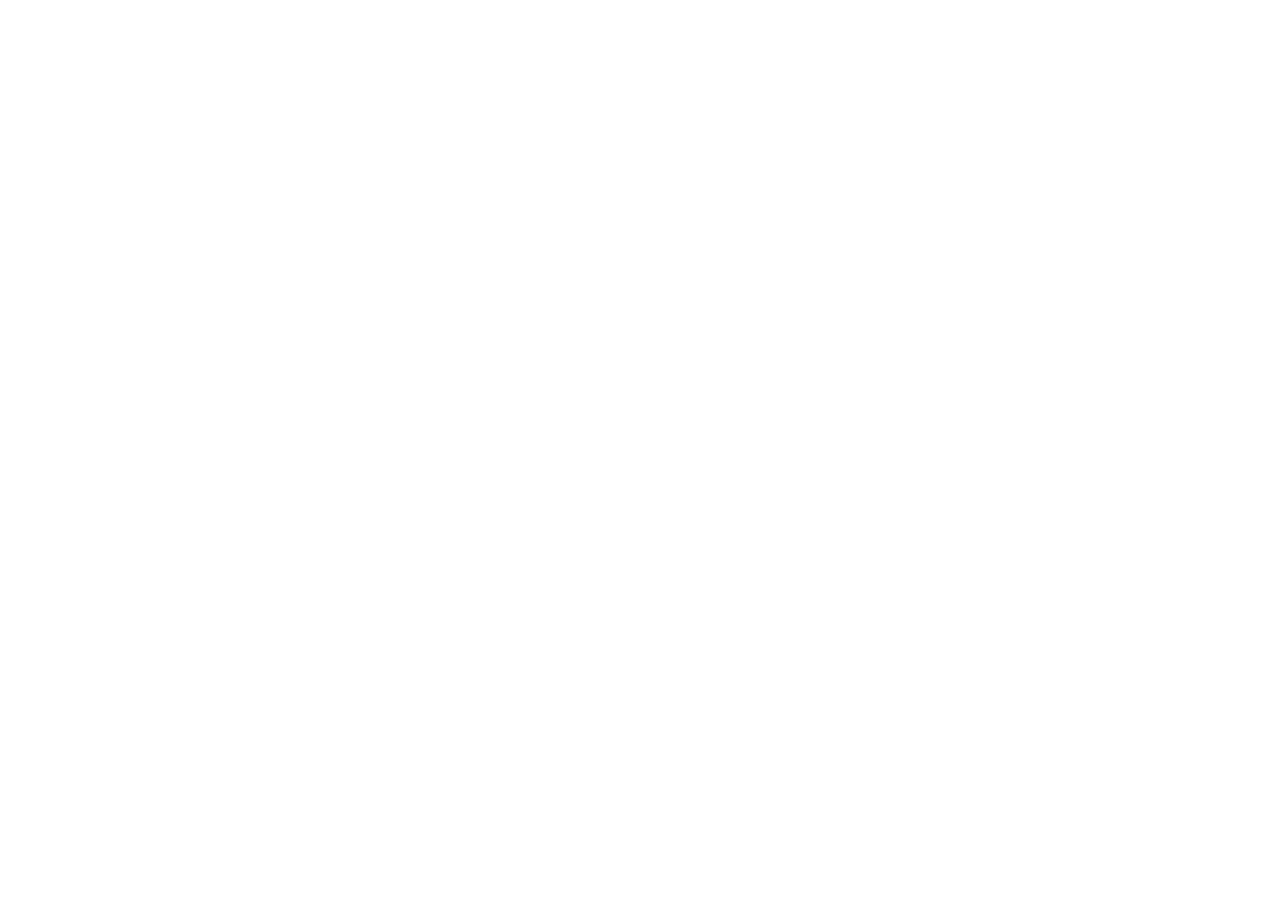
==== docs/index.html @ 3ed9bcc0 "Add files via upload" ====
<!doctype html>
<html lang="ko">
  <head>
    <meta charset="UTF-8" />
    <meta name="viewport" content="width=device-width, initial-scale=1.0" />
    <meta
      name="description"
      content="좋아하는 이미지를 4×4 또는 5×4 격자로 모아 고화질 PNG로 저장하세요."
    />
    <meta property="og:title" content="이미지 취향표 제작기" />
    <meta
      property="og:description"
      content="좋아하는 이미지를 한 장에 모아보세요."
    />
    <meta property="og:image" content="./og.png" />
    <meta name="twitter:card" content="summary_large_image" />
    <title>이미지 취향표 제작기</title>
    <script type="module" crossorigin src="./assets/index-CBzedDRl.js"></script>
    <link rel="stylesheet" crossorigin href="./assets/index-CIgX55fz.css">
  </head>
  <body>
    <div id="root"></div>
  </body>
</html>
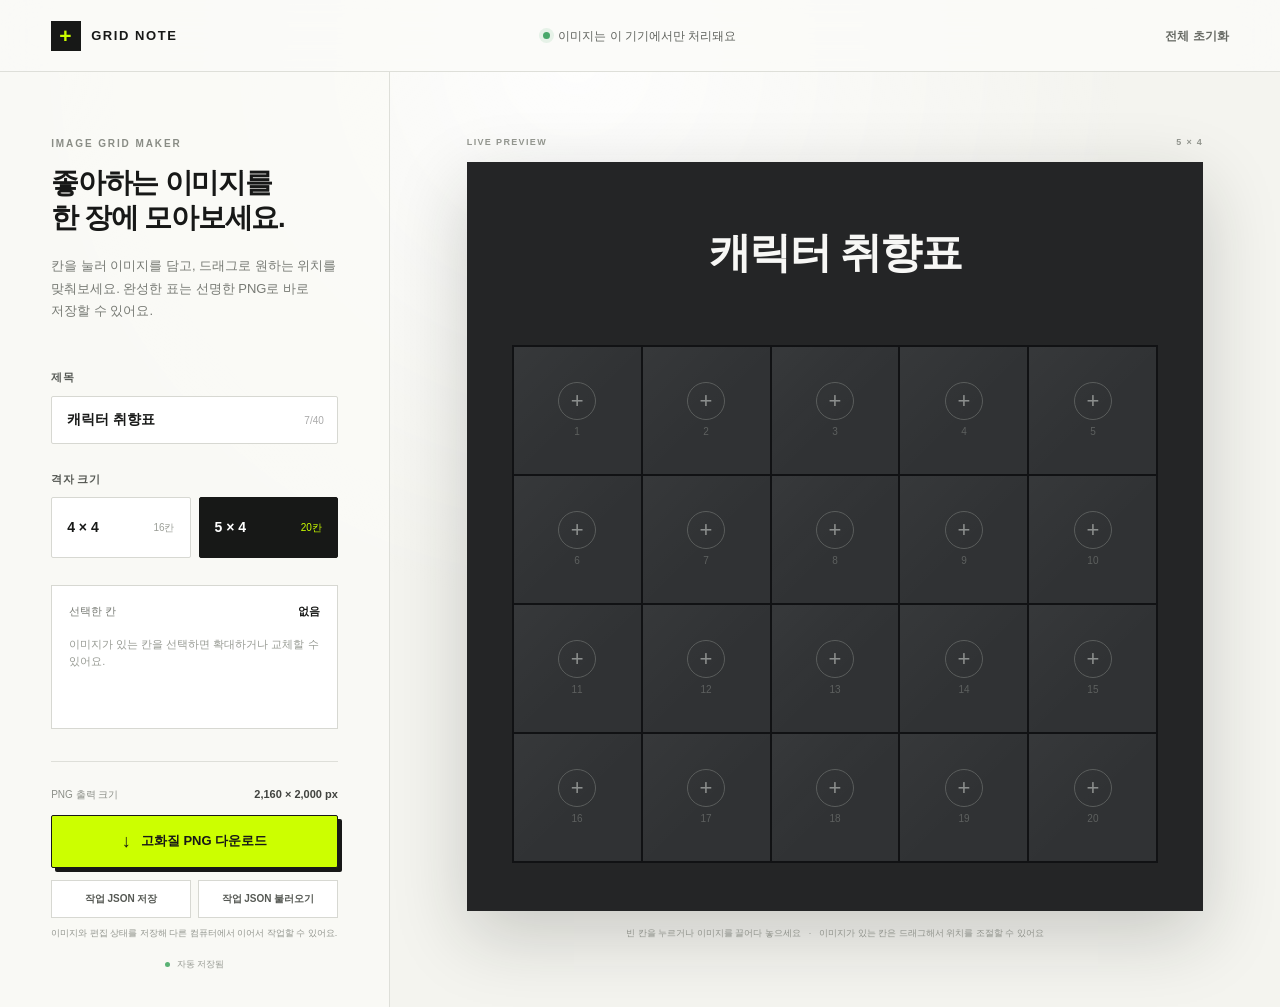
==== commit 5efde207: "Add files via upload" ====
--- a/docs/index.html
+++ b/docs/index.html
@@ -15,8 +15,8 @@
     <meta property="og:image" content="./og.png" />
     <meta name="twitter:card" content="summary_large_image" />
     <title>이미지 취향표 제작기</title>
-    <script type="module" crossorigin src="./assets/index-CBzedDRl.js"></script>
-    <link rel="stylesheet" crossorigin href="./assets/index-CIgX55fz.css">
+    <script type="module" crossorigin src="./assets/index-Cg0GW2XB.js"></script>
+    <link rel="stylesheet" crossorigin href="./assets/index-Cx8LcxSp.css">
   </head>
   <body>
     <div id="root"></div>
--- a/docs/assets/index-Cx8LcxSp.css
+++ b/docs/assets/index-Cx8LcxSp.css
@@ -0,0 +1 @@
+@font-face{font-family:Noto Sans KR Variable;font-style:normal;font-display:swap;font-weight:100 900;src:url(./noto-sans-kr-0-wght-normal-D06yvloL.woff2)format("woff2-variations");unicode-range:U+F9CA-FA0B,U+FF03-FF05,U+FF07,U+FF0A-FF0B,U+FF0D-FF19,U+FF1B,U+FF1D,U+FF20-FF5B,U+FF5D,U+FFE0-FFE3,U+FFE5-FFE6}@font-face{font-family:Noto Sans KR Variable;font-style:normal;font-display:swap;font-weight:100 900;src:url(./noto-sans-kr-1-wght-normal-Bqp_kP4o.woff2)format("woff2-variations");unicode-range:U+F92F-F980,U+F982-F9C9}@font-face{font-family:Noto Sans KR Variable;font-style:normal;font-display:swap;font-weight:100 900;src:url(./noto-sans-kr-2-wght-normal-BlW3AcBF.woff2)format("woff2-variations");unicode-range:U+D723-D728,U+D72A-D733,U+D735-D748,U+D74A-D74F,U+D752-D753,U+D755-D757,U+D75A-D75F,U+D762-D764,U+D766-D768,U+D76A-D76B,U+D76D-D76F,U+D771-D787,U+D789-D78B,U+D78D-D78F,U+D791-D797,U+D79A,U+D79C,U+D79E-D7A3,U+F900-F909,U+F90B-F92E}@font-face{font-family:Noto Sans KR Variable;font-style:normal;font-display:swap;font-weight:100 900;src:url(./noto-sans-kr-3-wght-normal-DZIqdvJw.woff2)format("woff2-variations");unicode-range:U+D679-D68B,U+D68E-D69E,U+D6A0,U+D6A2-D6A7,U+D6A9-D6C3,U+D6C6-D6C7,U+D6C9-D6CB,U+D6CD-D6D3,U+D6D5-D6D6,U+D6D8-D6E3,U+D6E5-D6E7,U+D6E9-D6FB,U+D6FD-D717,U+D719-D71F,U+D721-D722}@font-face{font-family:Noto Sans KR Variable;font-style:normal;font-display:swap;font-weight:100 900;src:url(./noto-sans-kr-4-wght-normal-MlF4wjtz.woff2)format("woff2-variations");unicode-range:U+D5BC-D5C7,U+D5CA-D5CB,U+D5CD-D5CF,U+D5D1-D5D7,U+D5D9-D5DA,U+D5DC,U+D5DE-D5E3,U+D5E6-D5E7,U+D5E9-D5EB,U+D5ED-D5F6,U+D5F8,U+D5FA-D5FF,U+D602-D603,U+D605-D607,U+D609-D60F,U+D612-D613,U+D616-D61B,U+D61D-D637,U+D63A-D63B,U+D63D-D63F,U+D641-D647,U+D64A-D64C,U+D64E-D653,U+D656-D657,U+D659-D65B,U+D65D-D666,U+D668,U+D66A-D678}@font-face{font-family:Noto Sans KR Variable;font-style:normal;font-display:swap;font-weight:100 900;src:url(./noto-sans-kr-5-wght-normal-D2ndBBlz.woff2)format("woff2-variations");unicode-range:U+D507,U+D509-D50B,U+D50D-D513,U+D515-D53B,U+D53E-D53F,U+D541-D543,U+D545-D54C,U+D54E,U+D550,U+D552-D557,U+D55A-D55B,U+D55D-D55F,U+D561-D564,U+D566-D567,U+D56A,U+D56C,U+D56E-D573,U+D576-D577,U+D579-D583,U+D585-D586,U+D58A-D5A4,U+D5A6-D5BB}@font-face{font-family:Noto Sans KR Variable;font-style:normal;font-display:swap;font-weight:100 900;src:url(./noto-sans-kr-6-wght-normal-CJnF25Ox.woff2)format("woff2-variations");unicode-range:U+D464-D477,U+D47A-D47B,U+D47D-D47F,U+D481-D487,U+D489-D48A,U+D48C,U+D48E-D4E7,U+D4E9-D503,U+D505-D506}@font-face{font-family:Noto Sans KR Variable;font-style:normal;font-display:swap;font-weight:100 900;src:url(./noto-sans-kr-7-wght-normal-CImCbZMD.woff2)format("woff2-variations");unicode-range:U+D3BF-D3C7,U+D3CA-D3CF,U+D3D1-D3EB,U+D3EE-D3EF,U+D3F1-D3F3,U+D3F5-D3FB,U+D3FD-D400,U+D402-D45B,U+D45D-D463}@font-face{font-family:Noto Sans KR Variable;font-style:normal;font-display:swap;font-weight:100 900;src:url(./noto-sans-kr-8-wght-normal-CstSMSR0.woff2)format("woff2-variations");unicode-range:U+D2FF,U+D302-D304,U+D306-D30B,U+D30F,U+D311-D313,U+D315-D31B,U+D31E,U+D322-D324,U+D326-D327,U+D32A-D32B,U+D32D-D32F,U+D331-D337,U+D339-D33C,U+D33E-D37B,U+D37E-D37F,U+D381-D383,U+D385-D38B,U+D38E-D390,U+D392-D397,U+D39A-D39B,U+D39D-D39F,U+D3A1-D3A7,U+D3A9-D3AA,U+D3AC,U+D3AE-D3B3,U+D3B5-D3B7,U+D3B9-D3BB,U+D3BD-D3BE}@font-face{font-family:Noto Sans KR Variable;font-style:normal;font-display:swap;font-weight:100 900;src:url(./noto-sans-kr-9-wght-normal-Dc1zs_Pa.woff2)format("woff2-variations");unicode-range:U+D257-D27F,U+D281-D29B,U+D29D-D29F,U+D2A1-D2AB,U+D2AD-D2B7,U+D2BA-D2BB,U+D2BD-D2BF,U+D2C1-D2C7,U+D2C9-D2EF,U+D2F2-D2F3,U+D2F5-D2F7,U+D2F9-D2FE}@font-face{font-family:Noto Sans KR Variable;font-style:normal;font-display:swap;font-weight:100 900;src:url(./noto-sans-kr-10-wght-normal-D44PZdTN.woff2)format("woff2-variations");unicode-range:U+D1B4,U+D1B6-D1F3,U+D1F5-D22B,U+D22E-D22F,U+D231-D233,U+D235-D23B,U+D23D-D240,U+D242-D256}@font-face{font-family:Noto Sans KR Variable;font-style:normal;font-display:swap;font-weight:100 900;src:url(./noto-sans-kr-11-wght-normal-DnDO1vGF.woff2)format("woff2-variations");unicode-range:U+D105-D12F,U+D132-D133,U+D135-D137,U+D139-D13F,U+D141-D142,U+D144,U+D146-D14B,U+D14E-D14F,U+D151-D153,U+D155-D15B,U+D15E-D187,U+D189-D19F,U+D1A2-D1A3,U+D1A5-D1A7,U+D1A9-D1AF,U+D1B2-D1B3}@font-face{font-family:Noto Sans KR Variable;font-style:normal;font-display:swap;font-weight:100 900;src:url(./noto-sans-kr-12-wght-normal-gICIGsXI.woff2)format("woff2-variations");unicode-range:U+D04B-D04F,U+D051-D057,U+D059-D06B,U+D06D-D06F,U+D071-D073,U+D075-D07B,U+D07E-D0A3,U+D0A6-D0A7,U+D0A9-D0AB,U+D0AD-D0B3,U+D0B6,U+D0B8,U+D0BA-D0BF,U+D0C2-D0C3,U+D0C5-D0C7,U+D0C9-D0CF,U+D0D2,U+D0D6-D0DB,U+D0DE-D0DF,U+D0E1-D0E3,U+D0E5-D0EB,U+D0EE-D0F0,U+D0F2-D104}@font-face{font-family:Noto Sans KR Variable;font-style:normal;font-display:swap;font-weight:100 900;src:url(./noto-sans-kr-13-wght-normal-olvHB9I9.woff2)format("woff2-variations");unicode-range:U+CFA2-CFC3,U+CFC5-CFDF,U+CFE2-CFE3,U+CFE5-CFE7,U+CFE9-CFF4,U+CFF6-CFFB,U+CFFD-CFFF,U+D001-D003,U+D005-D017,U+D019-D033,U+D036-D037,U+D039-D03B,U+D03D-D04A}@font-face{font-family:Noto Sans KR Variable;font-style:normal;font-display:swap;font-weight:100 900;src:url(./noto-sans-kr-14-wght-normal-BtTu50RG.woff2)format("woff2-variations");unicode-range:U+CEF0-CEF3,U+CEF6,U+CEF9-CEFF,U+CF01-CF03,U+CF05-CF07,U+CF09-CF0F,U+CF11-CF12,U+CF14-CF1B,U+CF1D-CF1F,U+CF21-CF2F,U+CF31-CF53,U+CF56-CF57,U+CF59-CF5B,U+CF5D-CF63,U+CF66,U+CF68,U+CF6A-CF6F,U+CF71-CF84,U+CF86-CF8B,U+CF8D-CFA1}@font-face{font-family:Noto Sans KR Variable;font-style:normal;font-display:swap;font-weight:100 900;src:url(./noto-sans-kr-15-wght-normal-CxFswjwr.woff2)format("woff2-variations");unicode-range:U+CE3C-CE57,U+CE5A-CE5B,U+CE5D-CE5F,U+CE61-CE67,U+CE6A,U+CE6C,U+CE6E-CE73,U+CE76-CE77,U+CE79-CE7B,U+CE7D-CE83,U+CE85-CE88,U+CE8A-CE8F,U+CE91-CE93,U+CE95-CE97,U+CE99-CE9F,U+CEA2,U+CEA4-CEAB,U+CEAD-CEE3,U+CEE6-CEE7,U+CEE9-CEEB,U+CEED-CEEF}@font-face{font-family:Noto Sans KR Variable;font-style:normal;font-display:swap;font-weight:100 900;src:url(./noto-sans-kr-16-wght-normal-D7pAhItn.woff2)format("woff2-variations");unicode-range:U+CD92-CD93,U+CD96-CD97,U+CD99-CD9B,U+CD9D-CDA3,U+CDA6-CDA8,U+CDAA-CDAF,U+CDB1-CDC3,U+CDC5-CDCB,U+CDCD-CDE7,U+CDE9-CE03,U+CE05-CE1F,U+CE22-CE34,U+CE36-CE3B}@font-face{font-family:Noto Sans KR Variable;font-style:normal;font-display:swap;font-weight:100 900;src:url(./noto-sans-kr-17-wght-normal-CcMq9J3c.woff2)format("woff2-variations");unicode-range:U+CCEF-CD07,U+CD0A-CD0B,U+CD0D-CD1A,U+CD1C,U+CD1E-CD2B,U+CD2D-CD5B,U+CD5D-CD77,U+CD79-CD91}@font-face{font-family:Noto Sans KR Variable;font-style:normal;font-display:swap;font-weight:100 900;src:url(./noto-sans-kr-18-wght-normal-B_Xt9mRz.woff2)format("woff2-variations");unicode-range:U+CC3F-CC43,U+CC46-CC47,U+CC49-CC4B,U+CC4D-CC53,U+CC55-CC58,U+CC5A-CC5F,U+CC61-CC97,U+CC9A-CC9B,U+CC9D-CC9F,U+CCA1-CCA7,U+CCAA,U+CCAC,U+CCAE-CCB3,U+CCB6-CCB7,U+CCB9-CCBB,U+CCBD-CCCF,U+CCD1-CCE3,U+CCE5-CCEE}@font-face{font-family:Noto Sans KR Variable;font-style:normal;font-display:swap;font-weight:100 900;src:url(./noto-sans-kr-19-wght-normal-DicL0vd6.woff2)format("woff2-variations");unicode-range:U+CB91-CBD3,U+CBD5-CBE3,U+CBE5-CC0B,U+CC0E-CC0F,U+CC11-CC13,U+CC15-CC1B,U+CC1D-CC20,U+CC23-CC27,U+CC2A-CC2B,U+CC2D,U+CC2F,U+CC31-CC37,U+CC3A,U+CC3C}@font-face{font-family:Noto Sans KR Variable;font-style:normal;font-display:swap;font-weight:100 900;src:url(./noto-sans-kr-20-wght-normal-PxcBBeNg.woff2)format("woff2-variations");unicode-range:U+CAF4-CB47,U+CB4A-CB90}@font-face{font-family:Noto Sans KR Variable;font-style:normal;font-display:swap;font-weight:100 900;src:url(./noto-sans-kr-21-wght-normal-CuThq_3_.woff2)format("woff2-variations");unicode-range:U+CA4A-CA4B,U+CA4E-CA4F,U+CA51-CA53,U+CA55-CA5B,U+CA5D-CA60,U+CA62-CA83,U+CA85-CABB,U+CABE-CABF,U+CAC1-CAC3,U+CAC5-CACB,U+CACD-CAD0,U+CAD2,U+CAD4-CAD8,U+CADA-CAF3}@font-face{font-family:Noto Sans KR Variable;font-style:normal;font-display:swap;font-weight:100 900;src:url(./noto-sans-kr-22-wght-normal-D-9XnguA.woff2)format("woff2-variations");unicode-range:U+C996-C997,U+C99A-C99C,U+C99E-C9BF,U+C9C2-C9C3,U+C9C5-C9C7,U+C9C9-C9CF,U+C9D2,U+C9D4,U+C9D7-C9D8,U+C9DB,U+C9DE-C9DF,U+C9E1-C9E3,U+C9E5-C9E6,U+C9E8-C9EB,U+C9EE-C9F0,U+C9F2-C9F7,U+C9F9-CA0B,U+CA0D-CA28,U+CA2A-CA49}@font-face{font-family:Noto Sans KR Variable;font-style:normal;font-display:swap;font-weight:100 900;src:url(./noto-sans-kr-23-wght-normal-CsoKTgIH.woff2)format("woff2-variations");unicode-range:U+C8E9-C8F4,U+C8F6-C8FB,U+C8FE-C8FF,U+C901-C903,U+C905-C90B,U+C90E-C910,U+C912-C917,U+C919-C92B,U+C92D-C94F,U+C951-C953,U+C955-C96B,U+C96D-C973,U+C975-C987,U+C98A-C98B,U+C98D-C98F,U+C991-C995}@font-face{font-family:Noto Sans KR Variable;font-style:normal;font-display:swap;font-weight:100 900;src:url(./noto-sans-kr-24-wght-normal-CVm75uzf.woff2)format("woff2-variations");unicode-range:U+C841-C84B,U+C84D-C86F,U+C872-C873,U+C875-C877,U+C879-C87F,U+C882-C884,U+C887-C88A,U+C88D-C8C3,U+C8C5-C8DF,U+C8E1-C8E8}@font-face{font-family:Noto Sans KR Variable;font-style:normal;font-display:swap;font-weight:100 900;src:url(./noto-sans-kr-25-wght-normal-pcUlc7hZ.woff2)format("woff2-variations");unicode-range:U+C779-C77B,U+C77E-C782,U+C786,U+C78B,U+C78D,U+C78F,U+C792-C793,U+C795,U+C797,U+C799-C79F,U+C7A2,U+C7A7-C7AB,U+C7AE-C7BB,U+C7BD-C7C0,U+C7C2-C7C7,U+C7C9-C7DC,U+C7DE-C7FF,U+C802-C803,U+C805-C807,U+C809,U+C80B-C80F,U+C812,U+C814,U+C817-C81B,U+C81E-C81F,U+C821-C823,U+C825-C82E,U+C830-C837,U+C839-C83B,U+C83D-C840}@font-face{font-family:Noto Sans KR Variable;font-style:normal;font-display:swap;font-weight:100 900;src:url(./noto-sans-kr-26-wght-normal-gwaK2bp7.woff2)format("woff2-variations");unicode-range:U+C6BB-C6BF,U+C6C2,U+C6C4,U+C6C6-C6CB,U+C6CE-C6CF,U+C6D1-C6D3,U+C6D5-C6DB,U+C6DD-C6DF,U+C6E1-C6E7,U+C6E9-C6EB,U+C6ED-C6EF,U+C6F1-C6F8,U+C6FA-C703,U+C705-C707,U+C709-C70B,U+C70D-C716,U+C718,U+C71A-C71F,U+C722-C723,U+C725-C727,U+C729-C734,U+C736-C73B,U+C73E-C73F,U+C741-C743,U+C745-C74B,U+C74E-C750,U+C752-C757,U+C759-C773,U+C776-C777}@font-face{font-family:Noto Sans KR Variable;font-style:normal;font-display:swap;font-weight:100 900;src:url(./noto-sans-kr-27-wght-normal-BYvOljic.woff2)format("woff2-variations");unicode-range:U+C5F5-C5FB,U+C5FE,U+C602-C605,U+C607,U+C609-C60F,U+C611-C61A,U+C61C-C623,U+C626-C627,U+C629-C62B,U+C62D,U+C62F-C632,U+C636,U+C638,U+C63A-C63F,U+C642-C643,U+C645-C647,U+C649-C652,U+C656-C65B,U+C65D-C65F,U+C661-C663,U+C665-C677,U+C679-C67B,U+C67D-C693,U+C696-C697,U+C699-C69B,U+C69D-C6A3,U+C6A6,U+C6A8,U+C6AA-C6AF,U+C6B2-C6B3,U+C6B5-C6B7,U+C6B9-C6BA}@font-face{font-family:Noto Sans KR Variable;font-style:normal;font-display:swap;font-weight:100 900;src:url(./noto-sans-kr-28-wght-normal-COQop0OG.woff2)format("woff2-variations");unicode-range:U+C517-C527,U+C52A-C52B,U+C52D-C52F,U+C531-C538,U+C53A,U+C53C,U+C53E-C543,U+C546-C547,U+C54B,U+C54D-C552,U+C556,U+C55A-C55B,U+C55D,U+C55F,U+C562-C563,U+C565-C567,U+C569-C56F,U+C572,U+C574,U+C576-C57B,U+C57E-C57F,U+C581-C583,U+C585-C586,U+C588-C58B,U+C58E,U+C590,U+C592-C596,U+C599-C5B3,U+C5B6-C5B7,U+C5BA,U+C5BE-C5C3,U+C5CA-C5CB,U+C5CD,U+C5CF,U+C5D2-C5D3,U+C5D5-C5D7,U+C5D9-C5DF,U+C5E1-C5E2,U+C5E4,U+C5E6-C5EB,U+C5EF,U+C5F1-C5F3}@font-face{font-family:Noto Sans KR Variable;font-style:normal;font-display:swap;font-weight:100 900;src:url(./noto-sans-kr-29-wght-normal-Bwniia0r.woff2)format("woff2-variations");unicode-range:U+C475-C4EF,U+C4F2-C4F3,U+C4F5-C4F7,U+C4F9-C4FF,U+C502-C50B,U+C50D-C516}@font-face{font-family:Noto Sans KR Variable;font-style:normal;font-display:swap;font-weight:100 900;src:url(./noto-sans-kr-30-wght-normal-BNXqYhtq.woff2)format("woff2-variations");unicode-range:U+C3D0-C3D7,U+C3DA-C3DB,U+C3DD-C3DE,U+C3E1-C3EC,U+C3EE-C3F3,U+C3F5-C42B,U+C42D-C463,U+C466-C474}@font-face{font-family:Noto Sans KR Variable;font-style:normal;font-display:swap;font-weight:100 900;src:url(./noto-sans-kr-31-wght-normal-BoAdonrH.woff2)format("woff2-variations");unicode-range:U+C32B-C367,U+C36A-C36B,U+C36D-C36F,U+C371-C377,U+C37A-C37B,U+C37E-C383,U+C385-C387,U+C389-C3CF}@font-face{font-family:Noto Sans KR Variable;font-style:normal;font-display:swap;font-weight:100 900;src:url(./noto-sans-kr-32-wght-normal-BREiG6LA.woff2)format("woff2-variations");unicode-range:U+C26A-C26B,U+C26D-C26F,U+C271-C273,U+C275-C27B,U+C27E-C287,U+C289-C28F,U+C291-C297,U+C299-C29A,U+C29C-C2A3,U+C2A5-C2A7,U+C2A9-C2AB,U+C2AD-C2B3,U+C2B6,U+C2B8,U+C2BA-C2BB,U+C2BD-C2DB,U+C2DE-C2DF,U+C2E1-C2E2,U+C2E5-C2EA,U+C2EE,U+C2F0,U+C2F2-C2F5,U+C2F7,U+C2FA-C2FB,U+C2FD-C2FF,U+C301-C307,U+C309-C30C,U+C30E-C312,U+C315-C323,U+C325-C328,U+C32A}@font-face{font-family:Noto Sans KR Variable;font-style:normal;font-display:swap;font-weight:100 900;src:url(./noto-sans-kr-33-wght-normal-DMSZNpMD.woff2)format("woff2-variations");unicode-range:U+C1BC-C1C3,U+C1C5-C1DF,U+C1E1-C1FB,U+C1FD-C203,U+C205-C20C,U+C20E,U+C210-C217,U+C21A-C21B,U+C21D-C21E,U+C221-C227,U+C229-C22A,U+C22C,U+C22E,U+C230,U+C233-C24F,U+C251-C257,U+C259-C269}@font-face{font-family:Noto Sans KR Variable;font-style:normal;font-display:swap;font-weight:100 900;src:url(./noto-sans-kr-34-wght-normal-Dn9wUbC5.woff2)format("woff2-variations");unicode-range:U+C101-C11B,U+C11F,U+C121-C123,U+C125-C12B,U+C12E,U+C132-C137,U+C13A-C13B,U+C13D-C13F,U+C141-C147,U+C14A,U+C14C-C153,U+C155-C157,U+C159-C15B,U+C15D-C166,U+C169-C16F,U+C171-C177,U+C179-C18B,U+C18E-C18F,U+C191-C193,U+C195-C19B,U+C19D-C19E,U+C1A0,U+C1A2-C1A4,U+C1A6-C1BB}@font-face{font-family:Noto Sans KR Variable;font-style:normal;font-display:swap;font-weight:100 900;src:url(./noto-sans-kr-35-wght-normal-CNljDv8x.woff2)format("woff2-variations");unicode-range:U+C049-C057,U+C059-C05B,U+C05D-C05F,U+C061-C067,U+C069-C08F,U+C091-C0AB,U+C0AE-C0AF,U+C0B1-C0B3,U+C0B5,U+C0B7-C0BB,U+C0BE,U+C0C2-C0C7,U+C0CA-C0CB,U+C0CD-C0CF,U+C0D1-C0D7,U+C0D9-C0DA,U+C0DC,U+C0DE-C0E3,U+C0E5-C0EB,U+C0ED-C0F3,U+C0F6,U+C0F8,U+C0FA-C0FF}@font-face{font-family:Noto Sans KR Variable;font-style:normal;font-display:swap;font-weight:100 900;src:url(./noto-sans-kr-36-wght-normal-BQ3DsEFp.woff2)format("woff2-variations");unicode-range:U+BFA7-BFAF,U+BFB1-BFC4,U+BFC6-BFCB,U+BFCE-BFCF,U+BFD1-BFD3,U+BFD5-BFDB,U+BFDD-C048}@font-face{font-family:Noto Sans KR Variable;font-style:normal;font-display:swap;font-weight:100 900;src:url(./noto-sans-kr-37-wght-normal-D0Nod484.woff2)format("woff2-variations");unicode-range:U+BF07,U+BF09-BF3F,U+BF41-BF4F,U+BF52-BF54,U+BF56-BFA6}@font-face{font-family:Noto Sans KR Variable;font-style:normal;font-display:swap;font-weight:100 900;src:url(./noto-sans-kr-38-wght-normal-D7aEX-Z7.woff2)format("woff2-variations");unicode-range:U+BE56,U+BE58,U+BE5C-BE5F,U+BE62-BE63,U+BE65-BE67,U+BE69-BE74,U+BE76-BE7B,U+BE7E-BE7F,U+BE81-BE8E,U+BE90,U+BE92-BEA7,U+BEA9-BECF,U+BED2-BED3,U+BED5-BED6,U+BED9-BEE3,U+BEE6-BF06}@font-face{font-family:Noto Sans KR Variable;font-style:normal;font-display:swap;font-weight:100 900;src:url(./noto-sans-kr-39-wght-normal-QVs81SbT.woff2)format("woff2-variations");unicode-range:U+BDB0-BDD3,U+BDD5-BDEF,U+BDF1-BE0B,U+BE0D-BE0F,U+BE11-BE13,U+BE15-BE43,U+BE46-BE47,U+BE49-BE4B,U+BE4D-BE53}@font-face{font-family:Noto Sans KR Variable;font-style:normal;font-display:swap;font-weight:100 900;src:url(./noto-sans-kr-40-wght-normal-B6XNibcs.woff2)format("woff2-variations");unicode-range:U+BD03,U+BD06,U+BD08,U+BD0A-BD0F,U+BD11-BD22,U+BD25-BD47,U+BD49-BD58,U+BD5A-BD7F,U+BD82-BD83,U+BD85-BD87,U+BD8A-BD8F,U+BD91-BD92,U+BD94,U+BD96-BD98,U+BD9A-BDAF}@font-face{font-family:Noto Sans KR Variable;font-style:normal;font-display:swap;font-weight:100 900;src:url(./noto-sans-kr-41-wght-normal-CrDDFHLC.woff2)format("woff2-variations");unicode-range:U+BC4E-BC83,U+BC86-BC87,U+BC89-BC8B,U+BC8D-BC93,U+BC96,U+BC98,U+BC9B-BC9F,U+BCA2-BCA3,U+BCA5-BCA7,U+BCA9-BCB2,U+BCB4-BCBB,U+BCBE-BCBF,U+BCC1-BCC3,U+BCC5-BCCC,U+BCCE-BCD0,U+BCD2-BCD4,U+BCD6-BCF3,U+BCF7,U+BCF9-BCFB,U+BCFD-BD02}@font-face{font-family:Noto Sans KR Variable;font-style:normal;font-display:swap;font-weight:100 900;src:url(./noto-sans-kr-42-wght-normal-_xElrv31.woff2)format("woff2-variations");unicode-range:U+BB90-BBA3,U+BBA5-BBAB,U+BBAD-BBBF,U+BBC1-BBF7,U+BBFA-BBFB,U+BBFD-BBFE,U+BC01-BC07,U+BC09-BC0A,U+BC0E,U+BC10,U+BC12-BC13,U+BC17,U+BC19-BC1A,U+BC1E,U+BC20-BC23,U+BC26,U+BC28,U+BC2A-BC2C,U+BC2E-BC2F,U+BC32-BC33,U+BC35-BC37,U+BC39-BC3F,U+BC41-BC42,U+BC44,U+BC46-BC48,U+BC4A-BC4D}@font-face{font-family:Noto Sans KR Variable;font-style:normal;font-display:swap;font-weight:100 900;src:url(./noto-sans-kr-43-wght-normal-D4Z4qIjx.woff2)format("woff2-variations");unicode-range:U+BAE6-BAFB,U+BAFD-BB17,U+BB19-BB33,U+BB37,U+BB39-BB3A,U+BB3D-BB43,U+BB45-BB46,U+BB48,U+BB4A-BB4F,U+BB51-BB53,U+BB55-BB57,U+BB59-BB62,U+BB64-BB8F}@font-face{font-family:Noto Sans KR Variable;font-style:normal;font-display:swap;font-weight:100 900;src:url(./noto-sans-kr-44-wght-normal-BOzNPFw1.woff2)format("woff2-variations");unicode-range:U+BA30-BA37,U+BA3A-BA3B,U+BA3D-BA3F,U+BA41-BA47,U+BA49-BA4A,U+BA4C,U+BA4E-BA53,U+BA56-BA57,U+BA59-BA5B,U+BA5D-BA63,U+BA65-BA66,U+BA68-BA6F,U+BA71-BA73,U+BA75-BA77,U+BA79-BA84,U+BA86,U+BA88-BAA7,U+BAAA,U+BAAD-BAAF,U+BAB1-BAB7,U+BABA,U+BABC,U+BABE-BAE5}@font-face{font-family:Noto Sans KR Variable;font-style:normal;font-display:swap;font-weight:100 900;src:url(./noto-sans-kr-45-wght-normal-HgLQPnZe.woff2)format("woff2-variations");unicode-range:U+B96E-B973,U+B976-B977,U+B979-B97B,U+B97D-B983,U+B986,U+B988,U+B98A-B98D,U+B98F-B9AB,U+B9AE-B9AF,U+B9B1-B9B3,U+B9B5-B9BB,U+B9BE,U+B9C0,U+B9C2-B9C7,U+B9CA-B9CB,U+B9CD,U+B9D2-B9D7,U+B9DA,U+B9DC,U+B9DF-B9E0,U+B9E2,U+B9E6-B9E7,U+B9E9-B9F3,U+B9F6,U+B9F8,U+B9FB-BA2F}@font-face{font-family:Noto Sans KR Variable;font-style:normal;font-display:swap;font-weight:100 900;src:url(./noto-sans-kr-46-wght-normal-B8aQM0KO.woff2)format("woff2-variations");unicode-range:U+B8BF-B8CB,U+B8CD-B8E0,U+B8E2-B8E7,U+B8EA-B8EB,U+B8ED-B8EF,U+B8F1-B8F7,U+B8FA,U+B8FC,U+B8FE-B903,U+B905-B917,U+B919-B91F,U+B921-B93B,U+B93D-B957,U+B95A-B95B,U+B95D-B95F,U+B961-B967,U+B969-B96C}@font-face{font-family:Noto Sans KR Variable;font-style:normal;font-display:swap;font-weight:100 900;src:url(./noto-sans-kr-47-wght-normal-CisIuWX8.woff2)format("woff2-variations");unicode-range:U+B80D-B80F,U+B811-B817,U+B81A,U+B81C-B823,U+B826-B827,U+B829-B82B,U+B82D-B833,U+B836,U+B83A-B83F,U+B841-B85B,U+B85E-B85F,U+B861-B863,U+B865-B86B,U+B86E,U+B870,U+B872-B8AF,U+B8B1-B8BE}@font-face{font-family:Noto Sans KR Variable;font-style:normal;font-display:swap;font-weight:100 900;src:url(./noto-sans-kr-48-wght-normal-Ds0KCpXR.woff2)format("woff2-variations");unicode-range:U+B74D-B75F,U+B761-B763,U+B765-B774,U+B776-B77B,U+B77E-B77F,U+B781-B783,U+B785-B78B,U+B78E,U+B792-B796,U+B79A-B79B,U+B79D-B7A7,U+B7AA,U+B7AE-B7B3,U+B7B6-B7C8,U+B7CA-B7EB,U+B7EE-B7EF,U+B7F1-B7F3,U+B7F5-B7FB,U+B7FE,U+B802-B806,U+B80A-B80B}@font-face{font-family:Noto Sans KR Variable;font-style:normal;font-display:swap;font-weight:100 900;src:url(./noto-sans-kr-49-wght-normal-BC5F4RRq.woff2)format("woff2-variations");unicode-range:U+B6A7-B6AA,U+B6AC-B6B0,U+B6B2-B6EF,U+B6F1-B727,U+B72A-B72B,U+B72D-B72E,U+B731-B737,U+B739-B73A,U+B73C-B743,U+B745-B74C}@font-face{font-family:Noto Sans KR Variable;font-style:normal;font-display:swap;font-weight:100 900;src:url(./noto-sans-kr-50-wght-normal-C8Hs8Bel.woff2)format("woff2-variations");unicode-range:U+B605-B60F,U+B612-B617,U+B619-B624,U+B626-B69B,U+B69E-B6A3,U+B6A5-B6A6}@font-face{font-family:Noto Sans KR Variable;font-style:normal;font-display:swap;font-weight:100 900;src:url(./noto-sans-kr-51-wght-normal-DYiiYWHC.woff2)format("woff2-variations");unicode-range:U+B55F,U+B562-B583,U+B585-B59F,U+B5A2-B5A3,U+B5A5-B5A7,U+B5A9-B5B2,U+B5B5-B5BA,U+B5BD-B604}@font-face{font-family:Noto Sans KR Variable;font-style:normal;font-display:swap;font-weight:100 900;src:url(./noto-sans-kr-52-wght-normal-RCgHYf1C.woff2)format("woff2-variations");unicode-range:U+B4A5-B4B6,U+B4B8-B4BF,U+B4C1-B4C7,U+B4C9-B4DB,U+B4DE-B4DF,U+B4E1-B4E2,U+B4E5-B4EB,U+B4EE,U+B4F0,U+B4F2-B513,U+B516-B517,U+B519-B51A,U+B51D-B523,U+B526,U+B528,U+B52B-B52F,U+B532-B533,U+B535-B537,U+B539-B53F,U+B541-B544,U+B546-B54B,U+B54D-B54F,U+B551-B55B,U+B55D-B55E}@font-face{font-family:Noto Sans KR Variable;font-style:normal;font-display:swap;font-weight:100 900;src:url(./noto-sans-kr-53-wght-normal-D_jDj1TO.woff2)format("woff2-variations");unicode-range:U+B3F8-B3FB,U+B3FD-B40F,U+B411-B417,U+B419-B41B,U+B41D-B41F,U+B421-B427,U+B42A-B42B,U+B42D-B44F,U+B452-B453,U+B455-B457,U+B459-B45F,U+B462-B464,U+B466-B46B,U+B46D-B47F,U+B481-B4A3}@font-face{font-family:Noto Sans KR Variable;font-style:normal;font-display:swap;font-weight:100 900;src:url(./noto-sans-kr-54-wght-normal-Dh8YqAZX.woff2)format("woff2-variations");unicode-range:U+B342-B353,U+B356-B357,U+B359-B35B,U+B35D-B35E,U+B360-B363,U+B366,U+B368,U+B36A-B36D,U+B36F,U+B372-B373,U+B375-B377,U+B379-B37F,U+B381-B382,U+B384,U+B386-B38B,U+B38D-B3C3,U+B3C6-B3C7,U+B3C9-B3CA,U+B3CD-B3D3,U+B3D6,U+B3D8,U+B3DA-B3F7}@font-face{font-family:Noto Sans KR Variable;font-style:normal;font-display:swap;font-weight:100 900;src:url(./noto-sans-kr-55-wght-normal-Bb2kolOu.woff2)format("woff2-variations");unicode-range:U+B27C-B283,U+B285-B28F,U+B292-B293,U+B295-B297,U+B29A-B29F,U+B2A1-B2A4,U+B2A7-B2A9,U+B2AB,U+B2AD-B2C7,U+B2CA-B2CB,U+B2CD-B2CF,U+B2D1-B2D7,U+B2DA,U+B2DC,U+B2DE-B2E3,U+B2E7,U+B2E9-B2EA,U+B2EF-B2F3,U+B2F6,U+B2F8,U+B2FA-B2FB,U+B2FD-B2FE,U+B302-B303,U+B305-B307,U+B309-B30F,U+B312,U+B316-B31B,U+B31D-B341}@font-face{font-family:Noto Sans KR Variable;font-style:normal;font-display:swap;font-weight:100 900;src:url(./noto-sans-kr-56-wght-normal-C-IXS01q.woff2)format("woff2-variations");unicode-range:U+B1D6-B1E7,U+B1E9-B1FC,U+B1FE-B203,U+B206-B207,U+B209-B20B,U+B20D-B213,U+B216-B21F,U+B221-B257,U+B259-B273,U+B275-B27B}@font-face{font-family:Noto Sans KR Variable;font-style:normal;font-display:swap;font-weight:100 900;src:url(./noto-sans-kr-57-wght-normal-B8WEhlXz.woff2)format("woff2-variations");unicode-range:U+B120-B122,U+B126-B127,U+B129-B12B,U+B12D-B133,U+B136,U+B138,U+B13A-B13F,U+B142-B143,U+B145-B14F,U+B151-B153,U+B156-B157,U+B159-B177,U+B17A-B17B,U+B17D-B17F,U+B181-B187,U+B189-B18C,U+B18E-B191,U+B195-B1A7,U+B1A9-B1CB,U+B1CD-B1D5}@font-face{font-family:Noto Sans KR Variable;font-style:normal;font-display:swap;font-weight:100 900;src:url(./noto-sans-kr-58-wght-normal-CPkb-af3.woff2)format("woff2-variations");unicode-range:U+B05F-B07B,U+B07E-B07F,U+B081-B083,U+B085-B08B,U+B08D-B097,U+B09B,U+B09D-B09F,U+B0A2-B0A7,U+B0AA,U+B0B0,U+B0B2,U+B0B6-B0B7,U+B0B9-B0BB,U+B0BD-B0C3,U+B0C6-B0C7,U+B0CA-B0CF,U+B0D1-B0DF,U+B0E1-B0E4,U+B0E6-B107,U+B10A-B10B,U+B10D-B10F,U+B111-B112,U+B114-B117,U+B119-B11A,U+B11C-B11F}@font-face{font-family:Noto Sans KR Variable;font-style:normal;font-display:swap;font-weight:100 900;src:url(./noto-sans-kr-59-wght-normal-C4laA72l.woff2)format("woff2-variations");unicode-range:U+AFAC-AFB7,U+AFBA-AFBB,U+AFBD-AFBF,U+AFC1-AFC6,U+AFCA-AFCC,U+AFCE-AFD3,U+AFD5-AFE7,U+AFE9-AFEF,U+AFF1-B00B,U+B00D-B00F,U+B011-B013,U+B015-B01B,U+B01D-B027,U+B029-B043,U+B045-B047,U+B049,U+B04B,U+B04D-B052,U+B055-B056,U+B058-B05C,U+B05E}@font-face{font-family:Noto Sans KR Variable;font-style:normal;font-display:swap;font-weight:100 900;src:url(./noto-sans-kr-60-wght-normal-DriWx1rc.woff2)format("woff2-variations");unicode-range:U+AF03-AF07,U+AF09-AF2B,U+AF2E-AF33,U+AF35-AF3B,U+AF3E-AF40,U+AF44-AF47,U+AF4A-AF5C,U+AF5E-AF63,U+AF65-AF7F,U+AF81-AFAB}@font-face{font-family:Noto Sans KR Variable;font-style:normal;font-display:swap;font-weight:100 900;src:url(./noto-sans-kr-61-wght-normal-C9Nbt4dY.woff2)format("woff2-variations");unicode-range:U+AE56-AE5B,U+AE5E-AE60,U+AE62-AE64,U+AE66-AE67,U+AE69-AE6B,U+AE6D-AE83,U+AE85-AEBB,U+AEBF,U+AEC1-AEC3,U+AEC5-AECB,U+AECE,U+AED0,U+AED2-AED7,U+AED9-AEF3,U+AEF5-AF02}@font-face{font-family:Noto Sans KR Variable;font-style:normal;font-display:swap;font-weight:100 900;src:url(./noto-sans-kr-62-wght-normal-Brkp78oR.woff2)format("woff2-variations");unicode-range:U+AD9C-ADA3,U+ADA5-ADBF,U+ADC1-ADC3,U+ADC5-ADC7,U+ADC9-ADD2,U+ADD4-ADDB,U+ADDD-ADDF,U+ADE1-ADE3,U+ADE5-ADF7,U+ADFA-ADFB,U+ADFD-ADFF,U+AE02-AE07,U+AE0A,U+AE0C,U+AE0E-AE13,U+AE15-AE2F,U+AE31-AE33,U+AE35-AE37,U+AE39-AE3F,U+AE42,U+AE44,U+AE46-AE49,U+AE4B,U+AE4F,U+AE51-AE53,U+AE55}@font-face{font-family:Noto Sans KR Variable;font-style:normal;font-display:swap;font-weight:100 900;src:url(./noto-sans-kr-63-wght-normal-Cc2PlhZU.woff2)format("woff2-variations");unicode-range:U+ACE2-ACE3,U+ACE5-ACE6,U+ACE9-ACEF,U+ACF2,U+ACF4,U+ACF7-ACFB,U+ACFE-ACFF,U+AD01-AD03,U+AD05-AD0B,U+AD0D-AD10,U+AD12-AD1B,U+AD1D-AD33,U+AD35-AD48,U+AD4A-AD4F,U+AD51-AD6B,U+AD6E-AD6F,U+AD71-AD72,U+AD77-AD7C,U+AD7E,U+AD80,U+AD82-AD87,U+AD89-AD8B,U+AD8D-AD8F,U+AD91-AD9B}@font-face{font-family:Noto Sans KR Variable;font-style:normal;font-display:swap;font-weight:100 900;src:url(./noto-sans-kr-64-wght-normal-KNqhDR8m.woff2)format("woff2-variations");unicode-range:U+AC25-AC2C,U+AC2E,U+AC30,U+AC32-AC37,U+AC39-AC3F,U+AC41-AC4C,U+AC4E-AC6F,U+AC72-AC73,U+AC75-AC76,U+AC79-AC7F,U+AC82,U+AC84-AC88,U+AC8A-AC8B,U+AC8D-AC8F,U+AC91-AC93,U+AC95-AC9B,U+AC9D-AC9E,U+ACA1-ACA7,U+ACAB,U+ACAD-ACAF,U+ACB1-ACB7,U+ACBA-ACBB,U+ACBE-ACC0,U+ACC2-ACC3,U+ACC5-ACDF}@font-face{font-family:Noto Sans KR Variable;font-style:normal;font-display:swap;font-weight:100 900;src:url(./noto-sans-kr-65-wght-normal-FHC1ZHx-.woff2)format("woff2-variations");unicode-range:U+99DF,U+99ED,U+99F1,U+99FF,U+9A01,U+9A08,U+9A0E-9A0F,U+9A19,U+9A2B,U+9A30,U+9A36-9A37,U+9A40,U+9A43,U+9A45,U+9A4D,U+9A55,U+9A57,U+9A5A-9A5B,U+9A5F,U+9A62,U+9A65,U+9A69-9A6A,U+9AA8,U+9AB8,U+9AD3,U+9AE5,U+9AEE,U+9B1A,U+9B27,U+9B2A,U+9B31,U+9B3C,U+9B41-9B45,U+9B4F,U+9B54,U+9B5A,U+9B6F,U+9B8E,U+9B91,U+9B9F,U+9BAB,U+9BAE,U+9BC9,U+9BD6,U+9BE4,U+9BE8,U+9C0D,U+9C10,U+9C12,U+9C15,U+9C25,U+9C32,U+9C3B,U+9C47,U+9C49,U+9C57,U+9CE5,U+9CE7,U+9CE9,U+9CF3-9CF4,U+9CF6,U+9D09,U+9D1B,U+9D26,U+9D28,U+9D3B,U+9D51,U+9D5D,U+9D60-9D61,U+9D6C,U+9D72,U+9DA9,U+9DAF,U+9DB4,U+9DC4,U+9DD7,U+9DF2,U+9DF8-9DFA,U+9E1A,U+9E1E,U+9E75,U+9E79,U+9E7D,U+9E7F,U+9E92-9E93,U+9E97,U+9E9D,U+9E9F,U+9EA5,U+9EB4-9EB5,U+9EBB,U+9EBE,U+9EC3,U+9ECD-9ECE,U+9ED4,U+9ED8,U+9EDB-9EDC,U+9EDE,U+9EE8,U+9EF4,U+9F07-9F08,U+9F0E,U+9F13,U+9F20,U+9F3B,U+9F4A-9F4B,U+9F4E,U+9F52,U+9F5F,U+9F61,U+9F67,U+9F6A,U+9F6C,U+9F77,U+9F8D,U+9F90,U+9F95,U+9F9C,U+AC02-AC03,U+AC05-AC06,U+AC09-AC0F,U+AC17-AC18,U+AC1B,U+AC1E-AC1F,U+AC21-AC23}@font-face{font-family:Noto Sans KR Variable;font-style:normal;font-display:swap;font-weight:100 900;src:url(./noto-sans-kr-66-wght-normal-IxdJCmlc.woff2)format("woff2-variations");unicode-range:U+96A7-96A8,U+96AA,U+96B1,U+96B7,U+96BB,U+96C0-96C1,U+96C4-96C5,U+96C7,U+96C9,U+96CB-96CE,U+96D5-96D6,U+96D9,U+96DB-96DC,U+96E2-96E3,U+96E8-96EA,U+96EF-96F0,U+96F2,U+96F6-96F7,U+96F9,U+96FB,U+9700,U+9706-9707,U+9711,U+9713,U+9716,U+9719,U+971C,U+971E,U+9727,U+9730,U+9732,U+9739,U+973D,U+9742,U+9744,U+9748,U+9756,U+975C,U+9761,U+9769,U+976D,U+9774,U+9777,U+977A,U+978B,U+978D,U+978F,U+97A0,U+97A8,U+97AB,U+97AD,U+97C6,U+97CB,U+97DC,U+97F6,U+97FB,U+97FF-9803,U+9805-9806,U+9808,U+980A,U+980C,U+9810-9813,U+9817-9818,U+982D,U+9830,U+9838-9839,U+983B,U+9846,U+984C-984E,U+9854,U+9858,U+985A,U+985E,U+9865,U+9867,U+986B,U+986F,U+98AF,U+98B1,U+98C4,U+98C7,U+98DB-98DC,U+98E1-98E2,U+98ED-98EF,U+98F4,U+98FC-98FE,U+9903,U+9909-990A,U+990C,U+9910,U+9913,U+9918,U+991E,U+9920,U+9928,U+9945,U+9949,U+994B-994D,U+9951-9952,U+9954,U+9957,U+9996,U+999D,U+99A5,U+99A8,U+99AC-99AE,U+99B1,U+99B3-99B4,U+99B9,U+99C1,U+99D0-99D2,U+99D5,U+99D9,U+99DD}@font-face{font-family:Noto Sans KR Variable;font-style:normal;font-display:swap;font-weight:100 900;src:url(./noto-sans-kr-67-wght-normal-CWhGYJ2i.woff2)format("woff2-variations");unicode-range:U+920D,U+9210-9212,U+9217,U+921E,U+9234,U+923A,U+923F-9240,U+9245,U+9249,U+9257,U+925B,U+925E,U+9262,U+9264-9266,U+9283,U+9285,U+9291,U+9293,U+9296,U+9298,U+929C,U+92B3,U+92B6-92B7,U+92B9,U+92CC,U+92CF,U+92D2,U+92E4,U+92EA,U+92F8,U+92FC,U+9304,U+9310,U+9318,U+931A,U+931E-9322,U+9324,U+9326,U+9328,U+932B,U+932E-932F,U+9348,U+934A-934B,U+934D,U+9354,U+935B,U+936E,U+9375,U+937C,U+937E,U+938C,U+9394,U+9396,U+939A,U+93A3,U+93A7,U+93AC-93AD,U+93B0,U+93C3,U+93D1,U+93DE,U+93E1,U+93E4,U+93F6,U+9404,U+9418,U+9425,U+942B,U+9435,U+9438,U+9444,U+9451-9452,U+945B,U+947D,U+947F,U+9583,U+9589,U+958F,U+9591-9592,U+9594,U+9598,U+95A3-95A5,U+95A8,U+95AD,U+95B1,U+95BB-95BC,U+95C7,U+95CA,U+95D4-95D6,U+95DC,U+95E1-95E2,U+961C,U+9621,U+962A,U+962E,U+9632,U+963B,U+963F-9640,U+9642,U+9644,U+964B-964D,U+9650,U+965B-965F,U+9662-9664,U+966A,U+9670,U+9673,U+9675-9678,U+967D,U+9685-9686,U+968A-968B,U+968D-968E,U+9694-9695,U+9698-9699,U+969B-969C,U+96A3}@font-face{font-family:Noto Sans KR Variable;font-style:normal;font-display:swap;font-weight:100 900;src:url(./noto-sans-kr-68-wght-normal-BrksQ5yZ.woff2)format("woff2-variations");unicode-range:U+8FA8,U+8FAD,U+8FAF-8FB2,U+8FC2,U+8FC5,U+8FCE,U+8FD4,U+8FE6,U+8FEA-8FEB,U+8FED,U+8FF0,U+8FF2,U+8FF7,U+8FF9,U+8FFD,U+9000-9003,U+9005-9006,U+9008,U+900B,U+900D,U+900F-9011,U+9014-9015,U+9017,U+9019,U+901D-9023,U+902E,U+9031-9032,U+9035,U+9038,U+903C,U+903E,U+9041-9042,U+9047,U+904A-904B,U+904D-904E,U+9050-9051,U+9054-9055,U+9059,U+905C-905E,U+9060-9061,U+9063,U+9069,U+906D-906F,U+9072,U+9075,U+9077-9078,U+907A,U+907C-907D,U+907F-9084,U+9087-9088,U+908A,U+908F,U+9091,U+9095,U+9099,U+90A2-90A3,U+90A6,U+90A8,U+90AA,U+90AF-90B1,U+90B5,U+90B8,U+90C1,U+90CA,U+90DE,U+90E1,U+90ED,U+90F5,U+9102,U+9112,U+9115,U+9119,U+9127,U+912D,U+9132,U+9149-914E,U+9152,U+9162,U+9169-916A,U+916C,U+9175,U+9177-9178,U+9187,U+9189,U+918B,U+918D,U+9192,U+919C,U+91AB-91AC,U+91AE-91AF,U+91B1,U+91B4-91B5,U+91C0,U+91C7,U+91C9,U+91CB,U+91CF-91D0,U+91D7-91D8,U+91DC-91DD,U+91E3,U+91E7,U+91EA,U+91F5}@font-face{font-family:Noto Sans KR Variable;font-style:normal;font-display:swap;font-weight:100 900;src:url(./noto-sans-kr-69-wght-normal-BReeBVHk.woff2)format("woff2-variations");unicode-range:U+8C6A-8C6B,U+8C79-8C7A,U+8C82,U+8C8A,U+8C8C,U+8C9D-8C9E,U+8CA0-8CA2,U+8CA7-8CAC,U+8CAF-8CB0,U+8CB3-8CB4,U+8CB6-8CB8,U+8CBB-8CBD,U+8CBF-8CC4,U+8CC7-8CC8,U+8CCA,U+8CD1,U+8CD3,U+8CDA,U+8CDC,U+8CDE,U+8CE0,U+8CE2-8CE4,U+8CE6,U+8CEA,U+8CED,U+8CF4,U+8CFB-8CFD,U+8D04-8D05,U+8D07-8D08,U+8D0A,U+8D0D,U+8D13,U+8D16,U+8D64,U+8D66,U+8D6B,U+8D70,U+8D73-8D74,U+8D77,U+8D85,U+8D8A,U+8D99,U+8DA3,U+8DA8,U+8DB3,U+8DBA,U+8DBE,U+8DC6,U+8DCB-8DCC,U+8DCF,U+8DDB,U+8DDD,U+8DE1,U+8DE3,U+8DE8,U+8DF3,U+8E0A,U+8E0F-8E10,U+8E1E,U+8E2A,U+8E30,U+8E35,U+8E42,U+8E44,U+8E47-8E4A,U+8E59,U+8E5F-8E60,U+8E74,U+8E76,U+8E81,U+8E87,U+8E8A,U+8E8D,U+8EAA-8EAC,U+8EC0,U+8ECB-8ECC,U+8ED2,U+8EDF,U+8EEB,U+8EF8,U+8EFB,U+8EFE,U+8F03,U+8F05,U+8F09,U+8F12-8F15,U+8F1B-8F1F,U+8F26-8F27,U+8F29-8F2A,U+8F2F,U+8F33,U+8F38-8F39,U+8F3B,U+8F3E-8F3F,U+8F44-8F45,U+8F49,U+8F4D-8F4E,U+8F5D,U+8F5F,U+8F62,U+8F9B-8F9C,U+8FA3,U+8FA6}@font-face{font-family:Noto Sans KR Variable;font-style:normal;font-display:swap;font-weight:100 900;src:url(./noto-sans-kr-70-wght-normal-BSMUUut2.woff2)format("woff2-variations");unicode-range:U+8941,U+8944,U+895F,U+8964,U+896A,U+8972,U+8981,U+8983,U+8986-8987,U+898F,U+8993,U+8996,U+89A1,U+89A9-89AA,U+89B2,U+89BA,U+89BD,U+89C0,U+89D2,U+89E3,U+89F4,U+89F8,U+8A02-8A03,U+8A08,U+8A0A,U+8A0C,U+8A0E,U+8A13,U+8A16-8A17,U+8A1B,U+8A1D,U+8A1F,U+8A23,U+8A25,U+8A2A,U+8A2D,U+8A31,U+8A34,U+8A36,U+8A3A-8A3B,U+8A50,U+8A54-8A55,U+8A5B,U+8A5E,U+8A60,U+8A62-8A63,U+8A66,U+8A6D-8A6E,U+8A70,U+8A72-8A73,U+8A75,U+8A79,U+8A85,U+8A87,U+8A8C-8A8D,U+8A93,U+8A95,U+8A98,U+8AA0-8AA1,U+8AA3-8AA6,U+8AA8,U+8AAA,U+8AB0,U+8AB2,U+8AB9,U+8ABC,U+8ABE-8ABF,U+8AC2,U+8AC4,U+8AC7,U+8ACB,U+8ACD,U+8ACF,U+8AD2,U+8AD6,U+8ADB-8ADC,U+8AE1,U+8AE6-8AE7,U+8AEA-8AEB,U+8AED-8AEE,U+8AF1,U+8AF6-8AF8,U+8AFA,U+8AFE,U+8B00-8B02,U+8B04,U+8B0E,U+8B10,U+8B14,U+8B16-8B17,U+8B19-8B1B,U+8B1D,U+8B20,U+8B28,U+8B2B-8B2C,U+8B33,U+8B39,U+8B41,U+8B49,U+8B4E-8B4F,U+8B58,U+8B5A,U+8B5C,U+8B66,U+8B6C,U+8B6F-8B70,U+8B74,U+8B77,U+8B7D,U+8B80,U+8B8A,U+8B90,U+8B92-8B93,U+8B96,U+8B9A,U+8C37,U+8C3F,U+8C41,U+8C46,U+8C48,U+8C4A,U+8C4C,U+8C55,U+8C5A,U+8C61}@font-face{font-family:Noto Sans KR Variable;font-style:normal;font-display:swap;font-weight:100 900;src:url(./noto-sans-kr-71-wght-normal-D9VPS-IJ.woff2)format("woff2-variations");unicode-range:U+858F,U+8591,U+8594,U+859B,U+85A6,U+85A8-85AA,U+85AF-85B0,U+85BA,U+85C1,U+85C9,U+85CD-85CF,U+85D5,U+85DC-85DD,U+85E4-85E5,U+85E9-85EA,U+85F7,U+85FA-85FB,U+85FF,U+8602,U+8606-8607,U+860A,U+8616-8617,U+861A,U+862D,U+863F,U+864E,U+8650,U+8654-8655,U+865B-865C,U+865E-865F,U+8667,U+8679,U+868A,U+868C,U+8693,U+86A3-86A4,U+86A9,U+86C7,U+86CB,U+86D4,U+86D9,U+86DB,U+86DF,U+86E4,U+86ED,U+86FE,U+8700,U+8702-8703,U+8708,U+8718,U+871A,U+871C,U+874E,U+8755,U+8757,U+875F,U+8766,U+8768,U+8774,U+8776,U+8778,U+8782,U+878D,U+879F,U+87A2,U+87B3,U+87BA,U+87C4,U+87E0,U+87EC,U+87EF,U+87F2,U+87F9,U+87FB,U+87FE,U+8805,U+881F,U+8822-8823,U+8831,U+8836,U+883B,U+8840,U+8846,U+884D,U+8852-8853,U+8857,U+8859,U+885B,U+885D,U+8861-8863,U+8868,U+886B,U+8870,U+8872,U+8877,U+887E-887F,U+8881-8882,U+8888,U+888B,U+888D,U+8892,U+8896-8897,U+889E,U+88AB,U+88B4,U+88C1-88C2,U+88CF,U+88D4-88D5,U+88D9,U+88DC-88DD,U+88DF,U+88E1,U+88E8,U+88F3-88F5,U+88F8,U+88FD,U+8907,U+8910,U+8912-8913,U+8918-8919,U+8925,U+892A,U+8936,U+8938,U+893B}@font-face{font-family:Noto Sans KR Variable;font-style:normal;font-display:swap;font-weight:100 900;src:url(./noto-sans-kr-72-wght-normal-CYbqUrRD.woff2)format("woff2-variations");unicode-range:U+82A6,U+82A9,U+82AC-82AF,U+82B3,U+82B7-82B9,U+82BB-82BD,U+82BF,U+82D1-82D2,U+82D4-82D5,U+82D7,U+82DB,U+82DE-82DF,U+82E1,U+82E5-82E7,U+82FD-82FE,U+8301-8305,U+8309,U+8317,U+8328,U+832B,U+832F,U+8331,U+8334-8336,U+8338-8339,U+8340,U+8347,U+8349-834A,U+834F,U+8351-8352,U+8373,U+8377,U+837B,U+8389-838A,U+838E,U+8396,U+8398,U+839E,U+83A2,U+83A9-83AB,U+83BD,U+83C1,U+83C5,U+83C9-83CA,U+83CC,U+83D3,U+83D6,U+83DC,U+83E9,U+83EB,U+83EF-83F2,U+83F4,U+83F9,U+83FD,U+8403-8404,U+840A,U+840C-840E,U+8429,U+842C,U+8431,U+8438,U+843D,U+8449,U+8457,U+845B,U+8461,U+8463,U+8466,U+846B-846C,U+846F,U+8475,U+847A,U+8490,U+8494,U+8499,U+849C,U+84A1,U+84B2,U+84B8,U+84BB-84BC,U+84BF-84C0,U+84C2,U+84C4,U+84C6,U+84C9,U+84CB,U+84CD,U+84D1,U+84DA,U+84EC,U+84EE,U+84F4,U+84FC,U+8511,U+8513-8514,U+8517-8518,U+851A,U+851E,U+8521,U+8523,U+8525,U+852C-852D,U+852F,U+853D,U+853F,U+8541,U+8543,U+8549,U+854E,U+8553,U+8559,U+8563,U+8568-856A,U+856D,U+8584,U+8587}@font-face{font-family:Noto Sans KR Variable;font-style:normal;font-display:swap;font-weight:100 900;src:url(./noto-sans-kr-73-wght-normal-Dq-lIKz-.woff2)format("woff2-variations");unicode-range:U+8033,U+8036,U+803D,U+803F,U+8043,U+8046,U+804A,U+8056,U+8058,U+805A,U+805E,U+806F-8070,U+8072-8073,U+8077,U+807D-807F,U+8084-8087,U+8089,U+808B-808C,U+8096,U+809B,U+809D,U+80A1-80A2,U+80A5,U+80A9-80AA,U+80AF,U+80B1-80B2,U+80B4,U+80BA,U+80C3-80C4,U+80CC,U+80CE,U+80DA-80DB,U+80DE,U+80E1,U+80E4-80E5,U+80F1,U+80F4,U+80F8,U+80FD,U+8102,U+8105-8108,U+810A,U+8118,U+811A-811B,U+8123,U+8129,U+812B,U+812F,U+8139,U+813E,U+814B,U+814E,U+8150-8151,U+8154-8155,U+8165-8166,U+816B,U+8170-8171,U+8178-817A,U+817F-8180,U+8188,U+818A,U+818F,U+819A,U+819C-819D,U+81A0,U+81A3,U+81A8,U+81B3,U+81B5,U+81BA,U+81BD-81C0,U+81C2,U+81C6,U+81CD,U+81D8,U+81DF,U+81E3,U+81E5,U+81E7-81E8,U+81ED,U+81F3-81F4,U+81FA-81FC,U+81FE,U+8205,U+8208,U+820A,U+820C-820D,U+8212,U+821B-821C,U+821E-821F,U+8221,U+822A-822C,U+8235-8237,U+8239,U+8240,U+8245,U+8247,U+8259,U+8264,U+8266,U+826E-826F,U+8271,U+8276,U+8278,U+827E,U+828B,U+828D-828E,U+8292,U+8299-829A,U+829D,U+829F,U+82A5}@font-face{font-family:Noto Sans KR Variable;font-style:normal;font-display:swap;font-weight:100 900;src:url(./noto-sans-kr-74-wght-normal-Dsmj0w4F.woff2)format("woff2-variations");unicode-range:U+7D2F-7D30,U+7D33,U+7D35,U+7D39-7D3A,U+7D42-7D46,U+7D50,U+7D5E,U+7D61-7D62,U+7D66,U+7D68,U+7D6A,U+7D6E,U+7D71-7D73,U+7D76,U+7D79,U+7D7F,U+7D8E-7D8F,U+7D93,U+7D9C,U+7DA0,U+7DA2,U+7DAC-7DAD,U+7DB1-7DB2,U+7DB4-7DB5,U+7DB8,U+7DBA-7DBB,U+7DBD-7DBF,U+7DC7,U+7DCA-7DCB,U+7DD6,U+7DD8,U+7DDA,U+7DDD-7DDE,U+7DE0-7DE1,U+7DE3,U+7DE8-7DE9,U+7DEC,U+7DEF,U+7DF4,U+7DFB,U+7E09-7E0A,U+7E15,U+7E1B,U+7E1D-7E1F,U+7E21,U+7E23,U+7E2B,U+7E2E-7E2F,U+7E31,U+7E37,U+7E3D-7E3E,U+7E43,U+7E46-7E47,U+7E52,U+7E54-7E55,U+7E5E,U+7E61,U+7E69-7E6B,U+7E6D,U+7E70,U+7E79,U+7E7C,U+7E82,U+7E8C,U+7E8F,U+7E93,U+7E96,U+7E98,U+7E9B-7E9C,U+7F36,U+7F38,U+7F3A,U+7F4C,U+7F50,U+7F54-7F55,U+7F6A-7F6B,U+7F6E,U+7F70,U+7F72,U+7F75,U+7F77,U+7F79,U+7F85,U+7F88,U+7F8A,U+7F8C,U+7F94,U+7F9A,U+7F9E,U+7FA4,U+7FA8-7FA9,U+7FB2,U+7FB8-7FB9,U+7FBD,U+7FC1,U+7FC5,U+7FCA,U+7FCC,U+7FCE,U+7FD2,U+7FD4-7FD5,U+7FDF-7FE1,U+7FE9,U+7FEB,U+7FF0,U+7FF9,U+7FFC,U+8000-8001,U+8003,U+8006,U+8009,U+800C,U+8010,U+8015,U+8017-8018,U+802D}@font-face{font-family:Noto Sans KR Variable;font-style:normal;font-display:swap;font-weight:100 900;src:url(./noto-sans-kr-75-wght-normal-JM9JBG-M.woff2)format("woff2-variations");unicode-range:U+7A49,U+7A4D-7A4E,U+7A57,U+7A61-7A62,U+7A69,U+7A6B,U+7A70,U+7A74,U+7A76,U+7A79,U+7A7D,U+7A7F,U+7A81,U+7A84,U+7A88,U+7A92-7A93,U+7A95,U+7A98,U+7A9F,U+7AA9-7AAA,U+7AAE-7AAF,U+7ABA,U+7AC4-7AC5,U+7AC7,U+7ACA,U+7AD7,U+7AD9,U+7ADD,U+7ADF-7AE0,U+7AE3,U+7AE5,U+7AEA,U+7AED,U+7AEF,U+7AF6,U+7AF9-7AFA,U+7AFF,U+7B0F,U+7B11,U+7B19,U+7B1B,U+7B1E,U+7B20,U+7B26,U+7B2D,U+7B39,U+7B46,U+7B49,U+7B4B-7B4D,U+7B4F-7B52,U+7B54,U+7B56,U+7B60,U+7B6C,U+7B6E,U+7B75,U+7B7D,U+7B87,U+7B8B,U+7B8F,U+7B94-7B95,U+7B97,U+7B9A,U+7B9D,U+7BA1,U+7BAD,U+7BB1,U+7BB4,U+7BB8,U+7BC0-7BC1,U+7BC4,U+7BC6-7BC7,U+7BC9,U+7BD2,U+7BE0,U+7BE4,U+7BE9,U+7C07,U+7C12,U+7C1E,U+7C21,U+7C27,U+7C2A-7C2B,U+7C3D-7C3F,U+7C43,U+7C4C-7C4D,U+7C60,U+7C64,U+7C6C,U+7C73,U+7C83,U+7C89,U+7C92,U+7C95,U+7C97-7C98,U+7C9F,U+7CA5,U+7CA7,U+7CAE,U+7CB1-7CB3,U+7CB9,U+7CBE,U+7CCA,U+7CD6,U+7CDE-7CE0,U+7CE7,U+7CFB,U+7CFE,U+7D00,U+7D02,U+7D04-7D08,U+7D0A-7D0B,U+7D0D,U+7D10,U+7D14,U+7D17-7D1B,U+7D20-7D21,U+7D2B-7D2C,U+7D2E}@font-face{font-family:Noto Sans KR Variable;font-style:normal;font-display:swap;font-weight:100 900;src:url(./noto-sans-kr-76-wght-normal-BRcUMWZ8.woff2)format("woff2-variations");unicode-range:U+7704,U+7708-7709,U+770B,U+771E,U+7720,U+7729,U+7737-7738,U+773A,U+773C,U+7740,U+774D,U+775B,U+7761,U+7763,U+7766,U+776B,U+7779,U+777E-777F,U+778B,U+7791,U+779E,U+77A5,U+77AC-77AD,U+77B0,U+77B3,U+77BB-77BC,U+77BF,U+77D7,U+77DB-77DC,U+77E2-77E3,U+77E9,U+77ED-77EF,U+7802,U+7812,U+7825-7827,U+782C,U+7832,U+7834,U+7845,U+784F,U+785D,U+786B-786C,U+786F,U+787C,U+7881,U+7887,U+788C-788E,U+7891,U+7897,U+78A3,U+78A7,U+78A9,U+78BA-78BC,U+78C1,U+78C5,U+78CA-78CB,U+78CE,U+78D0,U+78E8,U+78EC,U+78EF,U+78F5,U+78FB,U+7901,U+790E,U+7916,U+792A-792C,U+793A,U+7940-7941,U+7947-7949,U+7950,U+7956-7957,U+795A-795D,U+7960,U+7965,U+7968,U+796D,U+797A,U+797F,U+7981,U+798D-798E,U+7991,U+79A6-79A7,U+79AA,U+79AE,U+79B1,U+79B3,U+79B9,U+79BD-79C1,U+79C9-79CB,U+79D2,U+79D5,U+79D8,U+79DF,U+79E4,U+79E6-79E7,U+79E9,U+79FB,U+7A00,U+7A05,U+7A08,U+7A0B,U+7A0D,U+7A14,U+7A17,U+7A19-7A1A,U+7A1C,U+7A1F-7A20,U+7A2E,U+7A31,U+7A36-7A37,U+7A3B-7A3D,U+7A3F-7A40,U+7A46}@font-face{font-family:Noto Sans KR Variable;font-style:normal;font-display:swap;font-weight:100 900;src:url(./noto-sans-kr-77-wght-normal-q_AHRG0H.woff2)format("woff2-variations");unicode-range:U+7482-7483,U+7487,U+7489,U+748B,U+7498,U+749C,U+749E-749F,U+74A1,U+74A3,U+74A5,U+74A7-74A8,U+74AA,U+74B0,U+74B2,U+74B5,U+74B9,U+74BD,U+74BF,U+74C6,U+74CA,U+74CF,U+74D4,U+74D8,U+74DA,U+74DC,U+74E0,U+74E2-74E3,U+74E6,U+74EE,U+74F7,U+7501,U+7504,U+7511,U+7515,U+7518,U+751A-751B,U+7523,U+7525-7526,U+752B-752C,U+7531,U+7533,U+7538,U+753A,U+7547,U+754C,U+754F,U+7551,U+7553-7554,U+7559,U+755B-755D,U+7562,U+7565-7566,U+756A,U+756F-7570,U+7575-7576,U+7578,U+757A,U+757F,U+7586-7587,U+758A-758B,U+758E-758F,U+7591,U+759D,U+75A5,U+75AB,U+75B1-75B3,U+75B5,U+75B8-75B9,U+75BC-75BE,U+75C2,U+75C5,U+75C7,U+75CD,U+75D2,U+75D4-75D5,U+75D8-75D9,U+75DB,U+75E2,U+75F0,U+75F2,U+75F4,U+75FA,U+75FC,U+7600,U+760D,U+7619,U+761F-7622,U+7624,U+7626,U+763B,U+7642,U+764C,U+764E,U+7652,U+7656,U+7661,U+7664,U+7669,U+766C,U+7670,U+7672,U+7678,U+7686-7687,U+768E,U+7690,U+7693,U+76AE,U+76BA,U+76BF,U+76C2-76C3,U+76C6,U+76C8,U+76CA,U+76D2,U+76D6,U+76DB-76DC,U+76DE-76DF,U+76E1,U+76E3-76E4,U+76E7,U+76F2,U+76FC,U+76FE,U+7701}@font-face{font-family:Noto Sans KR Variable;font-style:normal;font-display:swap;font-weight:100 900;src:url(./noto-sans-kr-78-wght-normal-CxH4Pb6I.woff2)format("woff2-variations");unicode-range:U+7230,U+7232,U+7235,U+723A-723B,U+723D-723E,U+7240,U+7246-7248,U+724C,U+7252,U+7258-7259,U+725B,U+725D,U+725F,U+7261-7262,U+7267,U+7272,U+727D,U+7280-7281,U+72A2,U+72A7,U+72AC,U+72AF,U+72C0,U+72C2,U+72C4,U+72CE,U+72D0,U+72D7,U+72D9,U+72E1,U+72E9,U+72F8-72F9,U+72FC-72FD,U+730A,U+7316,U+731B-731D,U+7325,U+7329-732B,U+7336-7337,U+733E-733F,U+7344-7345,U+7350,U+7352,U+7357,U+7368,U+736A,U+7370,U+7372,U+7375,U+7378,U+737A-737B,U+7384,U+7386-7387,U+7389,U+738E,U+7394,U+7396-7398,U+739F,U+73A7,U+73A9,U+73AD,U+73B2-73B3,U+73B9,U+73C0,U+73C2,U+73C9-73CA,U+73CC-73CD,U+73CF,U+73D6,U+73D9,U+73DD-73DE,U+73E0,U+73E3-73E6,U+73E9-73EA,U+73ED,U+73F7,U+73F9,U+73FD-73FE,U+7401,U+7403,U+7405,U+7407,U+7409,U+7413,U+741B,U+7420-7422,U+7425-7426,U+7428,U+742A-742C,U+742E-7430,U+7433-7436,U+7438,U+743A,U+743F-7441,U+7443-7444,U+744B,U+7455,U+7457,U+7459-745C,U+745E-7460,U+7462,U+7464-7465,U+7468-746A,U+746F,U+747E}@font-face{font-family:Noto Sans KR Variable;font-style:normal;font-display:swap;font-weight:100 900;src:url(./noto-sans-kr-79-wght-normal-Bdi4I7EA.woff2)format("woff2-variations");unicode-range:U+6F8D-6F8E,U+6F90,U+6F94,U+6F97,U+6FA3-6FA4,U+6FA7,U+6FAE-6FAF,U+6FB1,U+6FB3,U+6FB9,U+6FBE,U+6FC0-6FC3,U+6FCA,U+6FD5,U+6FDA,U+6FDF-6FE1,U+6FE4,U+6FE9,U+6FEB-6FEC,U+6FEF,U+6FF1,U+6FFE,U+7001,U+7005-7006,U+7009,U+700B,U+700F,U+7011,U+7015,U+7018,U+701A-701F,U+7023,U+7027-7028,U+702F,U+7037,U+703E,U+704C,U+7050-7051,U+7058,U+705D,U+7070,U+7078,U+707C-707D,U+7085,U+708A,U+708E,U+7092,U+7098-709A,U+70A1,U+70A4,U+70AB-70AD,U+70AF,U+70B3,U+70B7-70B9,U+70C8,U+70CB,U+70CF,U+70D8-70D9,U+70DD,U+70DF,U+70F1,U+70F9,U+70FD,U+7104,U+7109,U+710C,U+7119-711A,U+711E,U+7126,U+7130,U+7136,U+7147,U+7149-714A,U+714C,U+714E,U+7150,U+7156,U+7159,U+715C,U+715E,U+7164-7167,U+7169,U+716C,U+716E,U+717D,U+7184,U+7189-718A,U+718F,U+7192,U+7194,U+7199,U+719F,U+71A2,U+71AC,U+71B1,U+71B9-71BA,U+71BE,U+71C1,U+71C3,U+71C8-71C9,U+71CE,U+71D0,U+71D2,U+71D4-71D5,U+71DF,U+71E5-71E7,U+71ED-71EE,U+71FB-71FC,U+71FE-7200,U+7206,U+7210,U+721B,U+722A,U+722C-722D}@font-face{font-family:Noto Sans KR Variable;font-style:normal;font-display:swap;font-weight:100 900;src:url(./noto-sans-kr-80-wght-normal-C5D21FTw.woff2)format("woff2-variations");unicode-range:U+6D5A,U+6D5C,U+6D63,U+6D66,U+6D69-6D6A,U+6D6C,U+6D6E,U+6D74,U+6D78-6D79,U+6D7F,U+6D85,U+6D87-6D89,U+6D8C-6D8E,U+6D91,U+6D93,U+6D95,U+6DAF,U+6DB2,U+6DB5,U+6DC0,U+6DC3-6DC7,U+6DCB,U+6DCF,U+6DD1,U+6DD8-6DDA,U+6DDE,U+6DE1,U+6DE8,U+6DEA-6DEB,U+6DEE,U+6DF1,U+6DF3,U+6DF5,U+6DF7-6DFB,U+6E17,U+6E19-6E1B,U+6E1F-6E21,U+6E23-6E26,U+6E2B-6E2D,U+6E32,U+6E34,U+6E36,U+6E38,U+6E3A,U+6E3C-6E3E,U+6E43-6E44,U+6E4A,U+6E4D,U+6E56,U+6E58,U+6E5B-6E5C,U+6E5E-6E5F,U+6E67,U+6E6B,U+6E6E-6E6F,U+6E72-6E73,U+6E7A,U+6E90,U+6E96,U+6E9C-6E9D,U+6E9F,U+6EA2,U+6EA5,U+6EAA-6EAB,U+6EAF,U+6EB1,U+6EB6,U+6EBA,U+6EC2,U+6EC4-6EC5,U+6EC9,U+6ECB-6ECC,U+6ECE,U+6ED1,U+6ED3-6ED4,U+6EEF,U+6EF4,U+6EF8,U+6EFE-6EFF,U+6F01-6F02,U+6F06,U+6F0F,U+6F11,U+6F14-6F15,U+6F20,U+6F22-6F23,U+6F2B-6F2C,U+6F31-6F32,U+6F38,U+6F3F,U+6F41,U+6F51,U+6F54,U+6F57-6F58,U+6F5A-6F5B,U+6F5E-6F5F,U+6F62,U+6F64,U+6F6D-6F6E,U+6F70,U+6F7A,U+6F7C-6F7E,U+6F81,U+6F84,U+6F88}@font-face{font-family:Noto Sans KR Variable;font-style:normal;font-display:swap;font-weight:100 900;src:url(./noto-sans-kr-81-wght-normal-DZCTVH03.woff2)format("woff2-variations");unicode-range:U+6ADA-6ADB,U+6AF6,U+6AFB,U+6B04,U+6B0A,U+6B0C,U+6B12,U+6B16,U+6B20-6B21,U+6B23,U+6B32,U+6B3A,U+6B3D-6B3E,U+6B46-6B47,U+6B4E,U+6B50,U+6B5F,U+6B61-6B62,U+6B64-6B66,U+6B6A,U+6B72,U+6B77-6B78,U+6B7B,U+6B7F,U+6B83-6B84,U+6B86,U+6B89-6B8A,U+6B96,U+6B98,U+6B9E,U+6BAE-6BAF,U+6BB2,U+6BB5,U+6BB7,U+6BBA,U+6BBC,U+6BBF,U+6BC1,U+6BC5-6BC6,U+6BCB,U+6BCF,U+6BD2-6BD3,U+6BD6-6BD8,U+6BDB,U+6BEB-6BEC,U+6C08,U+6C0F,U+6C13,U+6C23,U+6C37-6C38,U+6C3E,U+6C40-6C42,U+6C4E,U+6C50,U+6C55,U+6C57,U+6C5A,U+6C5D-6C60,U+6C68,U+6C6A,U+6C6D,U+6C70,U+6C72,U+6C76,U+6C7A,U+6C7D-6C7E,U+6C81-6C83,U+6C85-6C88,U+6C8C,U+6C90,U+6C92-6C96,U+6C99-6C9B,U+6CAB,U+6CAE,U+6CB3,U+6CB8-6CB9,U+6CBB-6CBF,U+6CC1-6CC2,U+6CC4,U+6CC9-6CCA,U+6CCC,U+6CD3,U+6CD7,U+6CDB,U+6CE1-6CE3,U+6CE5,U+6CE8,U+6CEB,U+6CEE-6CF0,U+6CF3,U+6D0B-6D0C,U+6D11,U+6D17,U+6D19,U+6D1B,U+6D1E,U+6D25,U+6D27,U+6D29,U+6D32,U+6D35-6D36,U+6D38-6D39,U+6D3B,U+6D3D-6D3E,U+6D41,U+6D59}@font-face{font-family:Noto Sans KR Variable;font-style:normal;font-display:swap;font-weight:100 900;src:url(./noto-sans-kr-82-wght-normal-CJo3UUYg.woff2)format("woff2-variations");unicode-range:U+67F0-67F1,U+67F3-67F6,U+67FB,U+67FE,U+6812-6813,U+6816-6817,U+6821-6822,U+682F,U+6838-6839,U+683D,U+6840-6843,U+6848,U+684E,U+6850-6851,U+6853-6854,U+686D,U+6876,U+687F,U+6881,U+6885,U+688F,U+6893-6894,U+6897,U+689D,U+689F,U+68A1-68A2,U+68A7-68A8,U+68AD,U+68AF-68B1,U+68B3,U+68B5-68B6,U+68C4-68C5,U+68C9,U+68CB,U+68CD,U+68D2,U+68D5,U+68D7-68D8,U+68DA,U+68DF-68E0,U+68E7-68E8,U+68EE,U+68F2,U+68F9-68FA,U+6900,U+6905,U+690D-690E,U+6912,U+6927,U+6930,U+693D,U+693F,U+694A,U+6953-6955,U+6957,U+6959-695A,U+695E,U+6960-6963,U+6968,U+696B,U+696D-696F,U+6975,U+6977-6979,U+6995,U+699B-699C,U+69A5,U+69A7,U+69AE,U+69B4,U+69BB,U+69C1,U+69C3,U+69CB-69CD,U+69D0,U+69E8,U+69EA,U+69FB,U+69FD,U+69FF,U+6A02,U+6A0A,U+6A11,U+6A13,U+6A17,U+6A19,U+6A1E-6A1F,U+6A21,U+6A23,U+6A35,U+6A38-6A3A,U+6A3D,U+6A44,U+6A48,U+6A4B,U+6A52-6A53,U+6A58-6A59,U+6A5F,U+6A61,U+6A6B,U+6A80,U+6A84,U+6A89,U+6A8D-6A8E,U+6A97,U+6A9C,U+6AA3,U+6AB3,U+6ABB,U+6AC2-6AC3,U+6AD3}@font-face{font-family:Noto Sans KR Variable;font-style:normal;font-display:swap;font-weight:100 900;src:url(./noto-sans-kr-83-wght-normal-McHuBf-B.woff2)format("woff2-variations");unicode-range:U+6607,U+6609-660A,U+660C,U+660F-6611,U+6613-6615,U+661E,U+6620,U+6627-6628,U+662D,U+6630-6631,U+6634,U+6636,U+663A-663B,U+6641,U+6643-6644,U+6649,U+664B,U+664F,U+6659,U+665B,U+665D-665F,U+6664-6669,U+666B,U+666E-666F,U+6673-6674,U+6676-6678,U+6684,U+6687-6689,U+668E,U+6690-6691,U+6696-6698,U+669D,U+66A0,U+66A2,U+66AB,U+66AE,U+66B2-66B4,U+66B9,U+66BB,U+66BE,U+66C4,U+66C6-66C7,U+66C9,U+66D6,U+66D9,U+66DC-66DD,U+66E0,U+66E6,U+66F0,U+66F2-66F4,U+66F7,U+66F9-66FA,U+66FC,U+66FE-66FF,U+6703,U+670B,U+670D,U+6714-6715,U+6717,U+671B,U+671D-671F,U+6726-6727,U+672A-672B,U+672D-672E,U+6731,U+6736,U+673A,U+673D,U+6746,U+6749,U+674E-6751,U+6753,U+6756,U+675C,U+675E-675F,U+676D,U+676F-6770,U+6773,U+6775,U+6777,U+677B,U+677E-677F,U+6787,U+6789,U+678B,U+678F-6790,U+6793,U+6795,U+679A,U+679D,U+67AF-67B0,U+67B3,U+67B6-67B8,U+67BE,U+67C4,U+67CF-67D4,U+67DA,U+67DD,U+67E9,U+67EC,U+67EF}@font-face{font-family:Noto Sans KR Variable;font-style:normal;font-display:swap;font-weight:100 900;src:url(./noto-sans-kr-84-wght-normal-DLV_AXtC.woff2)format("woff2-variations");unicode-range:U+6392,U+6396,U+6398,U+639B,U+63A0-63A2,U+63A5,U+63A7-63AA,U+63C0,U+63C4,U+63C6,U+63CF,U+63D6,U+63DA-63DB,U+63E1,U+63ED-63EE,U+63F4,U+63F6-63F7,U+640D,U+640F,U+6414,U+6416-6417,U+641C,U+6422,U+642C-642D,U+643A,U+643E,U+6458,U+6460,U+6469,U+646F,U+6478-647A,U+6488,U+6491-6493,U+649A,U+649E,U+64A4-64A5,U+64AB,U+64AD-64AE,U+64B0,U+64B2,U+64BB,U+64C1,U+64C4-64C5,U+64C7,U+64CA,U+64CD-64CE,U+64D2,U+64D4,U+64D8,U+64DA,U+64E1-64E2,U+64E5-64E7,U+64EC,U+64F2,U+64F4,U+64FA,U+64FE,U+6500,U+6504,U+6518,U+651D,U+6523,U+652A-652C,U+652F,U+6536-6539,U+653B,U+653E,U+6548,U+654D-654F,U+6551,U+6556-6557,U+655E,U+6562-6563,U+6566,U+656C-656D,U+6572,U+6574-6575,U+6577-6578,U+657E,U+6582-6583,U+6585,U+658C,U+6590-6591,U+6597,U+6599,U+659B-659C,U+659F,U+65A1,U+65A4-65A5,U+65A7,U+65AB-65AC,U+65AF,U+65B7,U+65BC-65BD,U+65C1,U+65C5,U+65CB-65CC,U+65CF,U+65D2,U+65D7,U+65E0,U+65E3,U+65E6,U+65E8-65E9,U+65EC-65ED,U+65F1,U+65F4,U+65FA-65FD,U+65FF,U+6606}@font-face{font-family:Noto Sans KR Variable;font-style:normal;font-display:swap;font-weight:100 900;src:url(./noto-sans-kr-85-wght-normal-BlAw-6qA.woff2)format("woff2-variations");unicode-range:U+614C,U+6153,U+6155,U+6158-6159,U+615D,U+615F,U+6162-6164,U+6167-6168,U+616B,U+616E,U+6170,U+6176-6177,U+617D-617E,U+6181-6182,U+618A,U+618E,U+6190-6191,U+6194,U+6198-619A,U+61A4,U+61A7,U+61A9,U+61AB-61AC,U+61AE,U+61B2,U+61B6,U+61BA,U+61BE,U+61C3,U+61C7-61CB,U+61E6,U+61F2,U+61F6-61F8,U+61FA,U+61FC,U+61FF-6200,U+6207-6208,U+620A,U+620C-620E,U+6212,U+6216,U+621A,U+621F,U+6221,U+622A,U+622E,U+6230-6231,U+6234,U+6236,U+623E-623F,U+6241,U+6247-6249,U+624D,U+6253,U+6258,U+626E,U+6271,U+6276,U+6279,U+627C,U+627F-6280,U+6284,U+6289-628A,U+6291-6292,U+6295,U+6297-6298,U+629B,U+62AB,U+62B1,U+62B5,U+62B9,U+62BC-62BD,U+62C2,U+62C7-62C9,U+62CC-62CD,U+62CF-62D0,U+62D2-62D4,U+62D6-62D9,U+62DB-62DC,U+62EC-62EF,U+62F1,U+62F3,U+62F7,U+62FE-62FF,U+6301,U+6307,U+6309,U+6311,U+632B,U+632F,U+633A-633B,U+633D-633E,U+6349,U+634C,U+634F-6350,U+6355,U+6367-6368,U+636E,U+6372,U+6377,U+637A-637B,U+637F,U+6383,U+6388-6389,U+638C}@font-face{font-family:Noto Sans KR Variable;font-style:normal;font-display:swap;font-weight:100 900;src:url(./noto-sans-kr-86-wght-normal-B7E1-Ec0.woff2)format("woff2-variations");unicode-range:U+5F11,U+5F13-5F15,U+5F17-5F18,U+5F1B,U+5F1F,U+5F26-5F27,U+5F29,U+5F31,U+5F35,U+5F3A,U+5F3C,U+5F48,U+5F4A,U+5F4C,U+5F4E,U+5F56-5F57,U+5F59,U+5F5B,U+5F62,U+5F66-5F67,U+5F69-5F6D,U+5F70-5F71,U+5F77,U+5F79,U+5F7C,U+5F7F-5F81,U+5F85,U+5F87,U+5F8A-5F8B,U+5F90-5F92,U+5F98-5F99,U+5F9E,U+5FA0-5FA1,U+5FA8-5FAA,U+5FAE,U+5FB5,U+5FB9,U+5FBD,U+5FC5,U+5FCC-5FCD,U+5FD6-5FD9,U+5FE0,U+5FEB,U+5FF5,U+5FFD,U+5FFF,U+600F,U+6012,U+6016,U+601C,U+6020-6021,U+6025,U+6028,U+602A,U+602F,U+6041-6043,U+604D,U+6050,U+6052,U+6055,U+6059,U+605D,U+6062-6065,U+6068-606A,U+606C-606D,U+606F-6070,U+6085,U+6089,U+608C-608D,U+6094,U+6096,U+609A-609B,U+609F-60A0,U+60A3-60A4,U+60A7,U+60B0,U+60B2-60B4,U+60B6,U+60B8,U+60BC-60BD,U+60C7,U+60D1,U+60DA,U+60DC,U+60DF-60E1,U+60F0-60F1,U+60F6,U+60F9-60FB,U+6101,U+6106,U+6108-6109,U+610D-610E,U+6115,U+611A,U+6127,U+6130,U+6134,U+6137,U+613C,U+613E-613F,U+6142,U+6144,U+6147-6148,U+614A-614B}@font-face{font-family:Noto Sans KR Variable;font-style:normal;font-display:swap;font-weight:100 900;src:url(./noto-sans-kr-87-wght-normal-CBZPTWsE.woff2)format("woff2-variations");unicode-range:U+5C40,U+5C45-5C46,U+5C48,U+5C4B,U+5C4D-5C4E,U+5C51,U+5C5B,U+5C60,U+5C62,U+5C64-5C65,U+5C6C,U+5C6F,U+5C79,U+5C90-5C91,U+5CA1,U+5CA9,U+5CAB-5CAC,U+5CB1,U+5CB3,U+5CB5,U+5CB7-5CB8,U+5CBA,U+5CBE,U+5CC0,U+5CD9,U+5CE0,U+5CE8,U+5CEF-5CF0,U+5CF4,U+5CF6,U+5CFB,U+5CFD,U+5D07,U+5D0D-5D0E,U+5D11,U+5D14,U+5D16-5D17,U+5D19,U+5D27,U+5D29,U+5D4B-5D4C,U+5D50,U+5D69,U+5D6C,U+5D6F,U+5D87,U+5D8B,U+5D9D,U+5DA0,U+5DA2,U+5DAA,U+5DB8,U+5DBA,U+5DBC-5DBD,U+5DCD,U+5DD2,U+5DD6,U+5DE1-5DE2,U+5DE5-5DE8,U+5DEB,U+5DEE,U+5DF1-5DF4,U+5DF7,U+5DFD-5DFE,U+5E03,U+5E06,U+5E11,U+5E16,U+5E19,U+5E1B,U+5E1D,U+5E25,U+5E2B,U+5E2D,U+5E33,U+5E36,U+5E38,U+5E3D,U+5E3F-5E40,U+5E44-5E45,U+5E47,U+5E4C,U+5E55,U+5E5F,U+5E61-5E63,U+5E72,U+5E77-5E79,U+5E7B-5E7E,U+5E84,U+5E87,U+5E8A,U+5E8F,U+5E95,U+5E97,U+5E9A,U+5E9C,U+5EA0,U+5EA7,U+5EAB,U+5EAD,U+5EB5-5EB8,U+5EBE,U+5EC2,U+5EC8-5ECA,U+5ED0,U+5ED3,U+5ED6,U+5EDA-5EDB,U+5EDF-5EE0,U+5EE2-5EE3,U+5EEC,U+5EF3,U+5EF6-5EF7,U+5EFA-5EFB,U+5F01,U+5F04,U+5F0A}@font-face{font-family:Noto Sans KR Variable;font-style:normal;font-display:swap;font-weight:100 900;src:url(./noto-sans-kr-88-wght-normal-_V-zytEf.woff2)format("woff2-variations");unicode-range:U+59BE,U+59C3,U+59C6,U+59C9,U+59CB,U+59D0-59D1,U+59D3-59D4,U+59D9-59DA,U+59DC-59DD,U+59E6,U+59E8,U+59EA,U+59EC,U+59EE,U+59F8,U+59FB,U+59FF,U+5A01,U+5A03,U+5A11,U+5A18,U+5A1B-5A1C,U+5A1F-5A20,U+5A25,U+5A29,U+5A36,U+5A3C,U+5A41,U+5A46,U+5A49,U+5A5A,U+5A62,U+5A66,U+5A92,U+5A9A-5A9B,U+5AA4,U+5AC1-5AC2,U+5AC4,U+5AC9,U+5ACC,U+5AE1,U+5AE6,U+5AE9,U+5B05,U+5B09,U+5B0B-5B0C,U+5B16,U+5B2A,U+5B40,U+5B43,U+5B51,U+5B54-5B55,U+5B58,U+5B5A,U+5B5C-5B5D,U+5B5F,U+5B63-5B64,U+5B69,U+5B6B,U+5B70-5B71,U+5B75,U+5B7A,U+5B7C,U+5B85,U+5B87-5B88,U+5B8B,U+5B8F,U+5B93,U+5B95-5B99,U+5B9B-5B9C,U+5BA2-5BA6,U+5BAC,U+5BAE,U+5BB0,U+5BB3-5BB5,U+5BB8-5BB9,U+5BBF-5BC0,U+5BC2-5BC7,U+5BCC,U+5BD0,U+5BD2-5BD4,U+5BD7,U+5BDE-5BDF,U+5BE1-5BE2,U+5BE4-5BE9,U+5BEB-5BEC,U+5BEE-5BEF,U+5BF5-5BF6,U+5BF8,U+5BFA,U+5C01,U+5C04,U+5C07-5C0B,U+5C0D-5C0E,U+5C16,U+5C19,U+5C24,U+5C28,U+5C31,U+5C38-5C3C,U+5C3E-5C3F}@font-face{font-family:Noto Sans KR Variable;font-style:normal;font-display:swap;font-weight:100 900;src:url(./noto-sans-kr-89-wght-normal-D3Fd3_EL.woff2)format("woff2-variations");unicode-range:U+5703-5704,U+5708,U+570D,U+5712-5713,U+5716,U+5718,U+572D,U+573B,U+5740,U+5742,U+5747,U+574A,U+574D-574E,U+5750-5751,U+5761,U+5764,U+5766,U+576A,U+576E,U+5770,U+5775,U+577C,U+5782,U+5788,U+578B,U+5793,U+57A0,U+57A2-57A3,U+57C3,U+57C7-57C8,U+57CB,U+57DF-57E0,U+57F0,U+57F4,U+57F7,U+57F9-57FA,U+57FC,U+5800,U+5802,U+5805-5806,U+5808-580A,U+581E,U+5821,U+5824,U+5827,U+582A,U+582F-5831,U+5835,U+583A,U+584A-584B,U+584F,U+5851,U+5854,U+5857-5858,U+585A,U+585E,U+5861-5862,U+5864,U+5875,U+5879,U+587C,U+587E,U+5883,U+5885,U+5889,U+5893,U+589C,U+589E-589F,U+58A8-58A9,U+58AE,U+58B3,U+58BA-58BB,U+58BE,U+58C1,U+58C5,U+58C7,U+58CE,U+58D1,U+58D3,U+58D5,U+58D8-58D9,U+58DE-58DF,U+58E4,U+58EC,U+58EF,U+58F9-58FB,U+58FD,U+590F,U+5914-5915,U+5919,U+5922,U+592D-592E,U+5931,U+5937,U+593E,U+5944,U+5947-5949,U+594E-5951,U+5954-5955,U+5957,U+595A,U+5960,U+5962,U+5967,U+596A-596E,U+5974,U+5978,U+5982-5984,U+598A,U+5993,U+5996-5997,U+5999,U+59A5,U+59A8,U+59AC,U+59B9,U+59BB}@font-face{font-family:Noto Sans KR Variable;font-style:normal;font-display:swap;font-weight:100 900;src:url(./noto-sans-kr-90-wght-normal-lqvjLFoO.woff2)format("woff2-variations");unicode-range:U+539A,U+53A0,U+53A5-53A6,U+53AD,U+53BB,U+53C3,U+53C8-53CB,U+53CD,U+53D4,U+53D6-53D7,U+53DB,U+53E1-53E3,U+53E5,U+53E9-53ED,U+53F1,U+53F3,U+53F8,U+5403-5404,U+540A,U+540E-5411,U+541B,U+541D,U+541F-5420,U+5426,U+5429,U+542B,U+5433,U+5438-5439,U+543B-543C,U+543E,U+5442,U+5448,U+544A,U+5451,U+5468,U+546A,U+5471,U+5473,U+5475,U+547B-547D,U+5480,U+5486,U+548E,U+5490,U+54A4,U+54A8,U+54AB-54AC,U+54B3,U+54B8,U+54BD,U+54C0,U+54C4,U+54C8-54C9,U+54E1,U+54E5,U+54E8,U+54ED-54EE,U+54F2,U+54FA,U+5504,U+5506-5507,U+550E,U+5510,U+551C,U+552F,U+5531,U+5535,U+553E,U+5544,U+5546,U+554F,U+5553,U+5556,U+555E,U+5563,U+557C,U+5580,U+5584,U+5586-5587,U+5589-558A,U+5598-559A,U+559C-559D,U+55A7,U+55A9-55AC,U+55AE,U+55C5,U+55C7,U+55D4,U+55DA,U+55DC,U+55DF,U+55E3-55E4,U+55FD-55FE,U+5606,U+5609,U+5614,U+5617,U+562F,U+5632,U+5634,U+5636,U+5653,U+5668,U+566B,U+5674,U+5686,U+56A5,U+56AC,U+56AE,U+56B4,U+56BC,U+56CA,U+56CD,U+56D1,U+56DA-56DB,U+56DE,U+56E0,U+56F0,U+56F9-56FA}@font-face{font-family:Noto Sans KR Variable;font-style:normal;font-display:swap;font-weight:100 900;src:url(./noto-sans-kr-91-wght-normal-DsGtjSva.woff2)format("woff2-variations");unicode-range:U+516E,U+5175-5178,U+517C,U+5180,U+5186,U+518A,U+518D,U+5192,U+5195,U+5197,U+51A0,U+51A5,U+51AA,U+51AC,U+51B6-51B7,U+51BD,U+51C4,U+51C6,U+51C9,U+51CB-51CD,U+51DC-51DE,U+51E1,U+51F0-51F1,U+51F6,U+51F8-51F9,U+51FD,U+5200,U+5203,U+5207-5208,U+520A,U+520E,U+5211,U+5217,U+521D,U+5224-5225,U+522A,U+522E,U+5230,U+5236-523B,U+5243,U+5247,U+524A-524C,U+5254,U+5256,U+525B,U+525D,U+5261,U+5269-526A,U+526F,U+5272,U+5275,U+527D,U+527F,U+5283,U+5287-5289,U+528D,U+5291-5292,U+529F,U+52A3-52A4,U+52A9-52AB,U+52BE,U+52C1,U+52C3,U+52C5,U+52C7,U+52C9,U+52CD,U+52D2,U+52D6,U+52D8-52D9,U+52DB,U+52DD-52DF,U+52E2-52E4,U+52F3,U+52F5,U+52F8,U+52FA-52FB,U+52FE-52FF,U+5305,U+5308,U+530D,U+530F-5310,U+5315,U+5319,U+5320-5321,U+5323,U+532A,U+532F,U+5339,U+533F-5341,U+5343-5344,U+5347-534A,U+534D,U+5351-5354,U+535A,U+535C,U+535E,U+5360,U+5366,U+5368,U+536F-5371,U+5374-5375,U+5377,U+537D,U+537F,U+5384,U+5393,U+5398}@font-face{font-family:Noto Sans KR Variable;font-style:normal;font-display:swap;font-weight:100 900;src:url(./noto-sans-kr-92-wght-normal-CfCk7nA7.woff2)format("woff2-variations");unicode-range:U+4F43,U+4F46-4F48,U+4F4D-4F51,U+4F55,U+4F59-4F5A,U+4F69,U+4F6F-4F70,U+4F73,U+4F76,U+4F7A,U+4F7E-4F7F,U+4F81,U+4F83-4F84,U+4F86,U+4F88,U+4F8A-4F8B,U+4F8D,U+4F8F,U+4F91,U+4F96,U+4F98,U+4F9B,U+4F9D,U+4FAE-4FAF,U+4FB5-4FB6,U+4FBF,U+4FC2-4FC4,U+4FC9-4FCA,U+4FCE,U+4FD1,U+4FD3-4FD4,U+4FD7,U+4FDA,U+4FDF-4FE0,U+4FEE-4FEF,U+4FF1,U+4FF3,U+4FF5,U+4FF8,U+4FFA,U+5002,U+5006,U+5009,U+500B,U+500D,U+5011-5012,U+5016,U+5019-501A,U+501C,U+501E-501F,U+5021,U+5023-5024,U+5026-5028,U+502A-502D,U+503B,U+5043,U+5047-5049,U+504F,U+5055,U+505A,U+505C,U+5065,U+5074-5076,U+5078,U+5080,U+5085,U+508D,U+5091,U+5098-5099,U+50AC-50AD,U+50B2-50B3,U+50B5,U+50B7,U+50BE,U+50C5,U+50C9-50CA,U+50D1,U+50D5-50D6,U+50DA,U+50DE,U+50E5,U+50E7,U+50ED,U+50F9,U+50FB,U+50FF-5101,U+5104,U+5106,U+5109,U+5112,U+511F,U+5121,U+512A,U+5132,U+5137,U+513A,U+513C,U+5140-5141,U+5143-5148,U+514B-514E,U+5152,U+515C,U+5162,U+5169-516B,U+516D}@font-face{font-family:Noto Sans KR Variable;font-style:normal;font-display:swap;font-weight:100 900;src:url(./noto-sans-kr-93-wght-normal-LhQTABfI.woff2)format("woff2-variations");unicode-range:U+338C-339C,U+339F-33A0,U+33A2-33CB,U+33CF-33D0,U+33D3,U+33D6,U+33D8,U+33DB-33DD,U+4E01,U+4E03,U+4E07-4E08,U+4E11,U+4E14-4E15,U+4E18-4E19,U+4E1E,U+4E32,U+4E38-4E39,U+4E42-4E43,U+4E45,U+4E4D-4E4F,U+4E56,U+4E58-4E59,U+4E5D-4E5E,U+4E6B,U+4E6D,U+4E73,U+4E76-4E77,U+4E7E,U+4E82,U+4E86,U+4E88,U+4E8E,U+4E90-4E92,U+4E94-4E95,U+4E98,U+4E9B,U+4E9E,U+4EA1-4EA2,U+4EA4-4EA6,U+4EA8,U+4EAB,U+4EAD-4EAE,U+4EB6,U+4EC0-4EC1,U+4EC4,U+4EC7,U+4ECB,U+4ECD,U+4ED4-4ED5,U+4ED7-4ED9,U+4EDD,U+4EDF,U+4EE4,U+4EF0,U+4EF2,U+4EF6-4EF7,U+4EFB,U+4F01,U+4F09,U+4F0B,U+4F0D-4F11,U+4F2F,U+4F34,U+4F36,U+4F38,U+4F3A,U+4F3C-4F3D}@font-face{font-family:Noto Sans KR Variable;font-style:normal;font-display:swap;font-weight:100 900;src:url(./noto-sans-kr-94-wght-normal-ihdiE-sw.woff2)format("woff2-variations");unicode-range:U+3136,U+3138,U+313A-3140,U+3143-3144,U+3150,U+3152,U+3154-3156,U+3158-315B,U+315D-315F,U+3162,U+3164-318C,U+318E,U+3200-321B,U+3231,U+3239,U+3251-325A,U+3260-327B,U+327E-327F,U+328A-3290,U+3294,U+329E,U+32A5,U+3380-3384,U+3388-338B}@font-face{font-family:Noto Sans KR Variable;font-style:normal;font-display:swap;font-weight:100 900;src:url(./noto-sans-kr-95-wght-normal-aqERMEsW.woff2)format("woff2-variations");unicode-range:U+2F7D,U+2F7F-2F8B,U+2F8E-2F90,U+2F92-2F97,U+2F99-2FA0,U+2FA2-2FA3,U+2FA5-2FA9,U+2FAC-2FB1,U+2FB3-2FBC,U+2FC1-2FCA,U+2FCD-2FD4,U+3003,U+3012-3019,U+301C,U+301E-3020,U+3036,U+3041,U+3043,U+3045,U+3047,U+3049,U+304E,U+3050,U+3052,U+3056,U+305A,U+305C,U+305E,U+3062,U+3065,U+306C,U+3070-307D,U+3080,U+3085,U+3087,U+308E,U+3090-3091,U+30A1,U+30A5,U+30A9,U+30AE,U+30B1-30B2,U+30B4,U+30B6,U+30BC-30BE,U+30C2,U+30C5,U+30CC,U+30D2,U+30D4,U+30D8-30DD,U+30E4,U+30E6,U+30E8,U+30EE,U+30F0-30F2,U+30F4-30F6,U+3133,U+3135}@font-face{font-family:Noto Sans KR Variable;font-style:normal;font-display:swap;font-weight:100 900;src:url(./noto-sans-kr-96-wght-normal-BsiGrPsV.woff2)format("woff2-variations");unicode-range:U+2541-254B,U+25A4-25A9,U+25B1,U+25B5,U+25B9,U+25BF,U+25C1,U+25C3,U+25C9-25CA,U+25CC,U+25CE,U+25D0-25D1,U+25E6,U+25EF,U+260F,U+261D,U+261F,U+262F,U+2660,U+2664,U+2667-2669,U+266D,U+266F,U+2716,U+271A,U+273D,U+2756,U+2776-277F,U+278A-2793,U+2963,U+2965,U+2AC5-2AC6,U+2ACB-2ACC,U+2F00,U+2F04,U+2F06,U+2F08,U+2F0A-2F0B,U+2F11-2F12,U+2F14,U+2F17-2F18,U+2F1C-2F1D,U+2F1F-2F20,U+2F23-2F26,U+2F28-2F29,U+2F2B,U+2F2D,U+2F2F-2F32,U+2F38,U+2F3C-2F40,U+2F42-2F4C,U+2F4F-2F52,U+2F54-2F58,U+2F5A-2F66,U+2F69-2F70,U+2F72-2F76,U+2F78,U+2F7A-2F7C}@font-face{font-family:Noto Sans KR Variable;font-style:normal;font-display:swap;font-weight:100 900;src:url(./noto-sans-kr-97-wght-normal-Dr2ufsTl.woff2)format("woff2-variations");unicode-range:U+2479-2487,U+249C-24D1,U+24D3-24D7,U+24D9-24E9,U+24EB-24F4,U+2500-2501,U+2503,U+250C-2513,U+2515-2516,U+2518-2540}@font-face{font-family:Noto Sans KR Variable;font-style:normal;font-display:swap;font-weight:100 900;src:url(./noto-sans-kr-98-wght-normal-DO7crlgc.woff2)format("woff2-variations");unicode-range:U+215B-215E,U+2162-2169,U+2170-2179,U+2195-2199,U+21B0-21B4,U+21BC,U+21C0,U+21C4-21C5,U+21CD,U+21CF-21D4,U+21E0-21E3,U+21E6-21E9,U+2200,U+2202-2203,U+2206-2209,U+220B-220C,U+220F,U+2211,U+2213,U+221A,U+221D-2220,U+2222,U+2225-2227,U+2229-222C,U+222E,U+2234-2237,U+223D,U+2243,U+2245,U+2248,U+2250-2253,U+225A,U+2260-2262,U+2264-2267,U+226A-226B,U+226E-2273,U+2276-2277,U+2279-227B,U+2280-2287,U+228A-228B,U+2295-2297,U+22A3-22A5,U+22BB-22BC,U+22CE-22CF,U+22DA-22DB,U+22EE-22EF,U+2306,U+2312,U+2314,U+2467-2478}@font-face{font-family:Noto Sans KR Variable;font-style:normal;font-display:swap;font-weight:100 900;src:url(./noto-sans-kr-99-wght-normal-DzzxDKB5.woff2)format("woff2-variations");unicode-range:U+81-82,U+84,U+A2-A5,U+A7-A8,U+AA,U+AC-AD,U+B1-B3,U+B6,U+B8-BA,U+BC-BE,U+C0,U+C2,U+C6-CB,U+CE-D0,U+D4,U+D8-D9,U+DB-DC,U+DE-DF,U+E6,U+EB,U+EE-F0,U+F4,U+F7-F9,U+FB,U+FE-FF,U+111,U+126-127,U+132-133,U+138,U+13F-142,U+149-14B,U+152-153,U+166-167,U+2BC,U+2C7,U+2D0,U+2D8-2D9,U+2DB-2DD,U+391-394,U+396-3A1,U+3A3-3A9,U+3B2-3B6,U+3B8,U+3BC,U+3BE-3C1,U+3C3-3C9,U+2010,U+2015-2016,U+2018-2019,U+201B,U+201F-2021,U+2025,U+2030,U+2033-2036,U+203C,U+203E,U+2042,U+2074,U+207A-207F,U+2081-2084,U+2109,U+2113,U+2116,U+2121,U+2126,U+212B,U+2153-2154}@font-face{font-family:Noto Sans KR Variable;font-style:normal;font-display:swap;font-weight:100 900;src:url(./noto-sans-kr-100-wght-normal-BUnzX67h.woff2)format("woff2-variations");unicode-range:U+E8,U+2DA,U+2160,U+2194,U+3054,U+3058,U+306D,U+3086,U+308D,U+30AC,U+30BB,U+30C4,U+30CD-30CE,U+30E2,U+3132,U+3146,U+3149,U+339D,U+4E3B,U+4F0A,U+4FDD,U+4FE1,U+5409,U+540C,U+5834,U+592A-592B,U+5B9A,U+5DDE,U+5E0C,U+5E73,U+5F0F,U+60F3,U+653F,U+661F,U+662F,U+667A,U+683C,U+6B4C,U+6C11,U+767C,U+76EE,U+76F4,U+77F3,U+79D1,U+7A7A,U+7B2C,U+7D22,U+8207,U+8A00,U+8A71,U+9280,U+9580,U+958B,U+96C6,U+9762,U+98DF,U+9ED1,U+AC2D,U+ADC8,U+ADD3,U+AF48,U+B014,U+B134-B135,U+B158,U+B2AA,U+B35F,U+B6A4,U+B9CF,U+BB63,U+BD23,U+BE91,U+C29B,U+C3F4,U+C42C,U+C55C,U+C573,U+C58F,U+C78C,U+C7DD,U+C8F5,U+CAD1,U+CC48,U+CF10,U+CF20,U+D03C,U+D07D,U+D2A0,U+D30E,U+D38D,U+D3A8,U+D3C8,U+D5E5,U+D5F9,U+D6E4,U+F90A,U+FF02,U+FF1C}@font-face{font-family:Noto Sans KR Variable;font-style:normal;font-display:swap;font-weight:100 900;src:url(./noto-sans-kr-101-wght-normal-yIk-xkbt.woff2)format("woff2-variations");unicode-range:U+3B1,U+2466,U+25A1,U+25A3,U+261C,U+3008-3009,U+305B,U+305D,U+3069,U+30A7,U+30BA,U+30CF,U+30EF,U+3151,U+3157,U+4E4B,U+4E5F,U+4E8C,U+4ECA,U+4ED6,U+4F5B,U+50CF,U+5149,U+5165,U+5171,U+5229,U+529B,U+5316,U+539F,U+53F2,U+571F,U+5728,U+58EB,U+591C,U+5B78,U+5C11,U+5C55,U+5DDD,U+5E02,U+5FB7,U+60C5,U+610F,U+611F,U+6625,U+66F8,U+6797,U+679C,U+682A,U+6D2A,U+706B,U+7406,U+767B,U+76F8,U+77E5,U+7ACB,U+898B,U+8A69,U+8DEF,U+8FD1,U+901A,U+90E8,U+91CD,U+975E,U+AE14,U+AE6C,U+AEC0,U+AFC7,U+AFC9,U+B01C,U+B028,U+B308,U+B311,U+B314,U+B31C,U+B524,U+B560,U+B764,U+B920,U+B9E3,U+BD48,U+BE7D,U+C0DB,U+C231,U+C270,U+C2E3,U+C37D,U+C3ED,U+C530,U+C6A5,U+C6DC,U+C7A4,U+C954,U+C974,U+D000,U+D565,U+D667,U+D6C5,U+D79D,U+FF1E}@font-face{font-family:Noto Sans KR Variable;font-style:normal;font-display:swap;font-weight:100 900;src:url(./noto-sans-kr-102-wght-normal-DPlG-Gq_.woff2)format("woff2-variations");unicode-range:U+131,U+2032,U+2465,U+2642,U+3048,U+3051,U+3083-3084,U+308F,U+30C0,U+30D1,U+30D3,U+30D6,U+30DF,U+30E7,U+3153,U+4E16,U+4E8B,U+4EE5,U+5206,U+52A0,U+52D5,U+53E4,U+53EF,U+54C1,U+57CE,U+597D,U+5B8C,U+5EA6,U+5F8C,U+5F97,U+6210,U+6240,U+624B,U+6728,U+6BD4,U+7236,U+7269,U+7279,U+738B,U+7528,U+7530,U+767E,U+798F,U+8005,U+8A18,U+90FD,U+91CC,U+9577,U+9593,U+98A8,U+AC20,U+ACF6,U+AD90,U+AF5D,U+AF80,U+AFCD,U+AFF0,U+B0A1,U+B0B5,U+B1FD,U+B2FC,U+B380,U+B51B,U+B584,U+B5B3,U+B8FD,U+B93C,U+B9F4,U+BB44,U+BC08,U+BC27,U+BC49,U+BE55,U+BE64,U+BFB0,U+BFC5,U+C178,U+C21F,U+C314,U+C4F1,U+C58D,U+C664,U+C698,U+C6A7,U+C6C1,U+C9ED,U+CAC0,U+CACC,U+CAD9,U+CCB5,U+CDCC,U+D0E4,U+D143,U+D320,U+D330,U+D54D,U+FF06,U+FF1F,U+FF5E}@font-face{font-family:Noto Sans KR Variable;font-style:normal;font-display:swap;font-weight:100 900;src:url(./noto-sans-kr-103-wght-normal-C9B_csKo.woff2)format("woff2-variations");unicode-range:U+B4,U+20A9,U+20AC,U+2190,U+24D8,U+2502,U+2514,U+2592,U+25C7-25C8,U+2663,U+3060,U+3064,U+3081,U+3088,U+30A3,U+30A6,U+30AA,U+30B5,U+30C7,U+30CA-30CB,U+30D0,U+30E3,U+30E5,U+339E,U+4E09,U+4EAC,U+4F5C,U+5167-5168,U+516C,U+51FA,U+5408,U+540D,U+591A,U+5B57,U+6211,U+65B9,U+660E,U+6642,U+6700,U+6B63,U+6E2F,U+7063,U+7532,U+793E,U+81EA,U+8272,U+82B1,U+897F,U+8ECA,U+91CE,U+AC38,U+AD76,U+AE84,U+AECC,U+B07D,U+B0B1,U+B215,U+B2A0,U+B310,U+B3D7,U+B52A,U+B618,U+B775,U+B797,U+BCD5,U+BD59,U+BE80,U+BEA8,U+BED1,U+BEE4-BEE5,U+C060,U+C2EF,U+C329,U+C3DC,U+C597,U+C5BD,U+C5E5,U+C69C,U+C9D6,U+CA29,U+CA5C,U+CA84,U+CC39,U+CC3B,U+CE89,U+CEE5,U+CF65,U+CF85,U+D058,U+D145,U+D22D,U+D325,U+D37D,U+D3AD,U+D769,U+FF0C}@font-face{font-family:Noto Sans KR Variable;font-style:normal;font-display:swap;font-weight:100 900;src:url(./noto-sans-kr-104-wght-normal-BV6o_vl3.woff2)format("woff2-variations");unicode-range:U+2161,U+2228,U+2299,U+2464,U+2517,U+2640,U+3042,U+304A,U+3053,U+3061,U+307F,U+3082,U+308C,U+3092,U+30A8,U+30AB,U+30AD,U+30B0,U+30B3,U+30B7,U+30C1,U+30C6,U+30C9,U+30D5,U+30D7,U+30DE,U+30E0-30E1,U+30EC-30ED,U+4E0B,U+4E0D,U+4EE3,U+53F0,U+548C,U+5B89,U+5BB6,U+5C0F,U+611B,U+6771,U+6AA2,U+6BCD,U+6C34,U+6CD5,U+6D77,U+767D,U+795E,U+8ECD,U+9999,U+9AD8,U+AC07,U+AC1A,U+AC40,U+AD0C,U+AD88,U+ADA4,U+AE01,U+AE65,U+AEBD,U+AEC4,U+AFE8,U+B139,U+B205,U+B383,U+B38C,U+B42C,U+B461,U+B55C,U+B78F,U+B8FB,U+B9F7,U+BAFC,U+BC99,U+BED8,U+BFCD,U+C0BF,U+C0F9,U+C167,U+C204,U+C20F,U+C22F,U+C258,U+C298,U+C2BC,U+C388,U+C501,U+C50C,U+C5B9,U+C5CE,U+C641,U+C648,U+C73D,U+CA50,U+CA61,U+CC4C,U+CEAC,U+D0D4,U+D5F7,U+D6D7,U+FF1A}@font-face{font-family:Noto Sans KR Variable;font-style:normal;font-display:swap;font-weight:100 900;src:url(./noto-sans-kr-105-wght-normal-Bwk-4itQ.woff2)format("woff2-variations");unicode-range:U+2103,U+2463,U+25C6,U+25CB,U+266C,U+3001,U+300A,U+3046,U+304C-304D,U+304F,U+3055,U+3059,U+3063,U+3066-3068,U+306F,U+3089,U+30B8,U+30BF,U+314F,U+4E0A,U+570B,U+5730,U+5916,U+5929,U+5C71,U+5E74,U+5FC3,U+601D,U+6027,U+63D0,U+6709,U+6734,U+751F,U+7684,U+82F1,U+9053,U+91D1,U+97F3,U+AC2F,U+AC4D,U+ADC4,U+ADE4,U+AE41,U+AE4D-AE4E,U+AED1,U+AFB9,U+B0E0,U+B299,U+B365,U+B46C,U+B480,U+B4C8,U+B7B4,U+B819,U+B918,U+BAAB,U+BAB9,U+BE8F,U+BED7,U+C0EC,U+C19F,U+C1A5,U+C3D9,U+C464,U+C53D,U+C553,U+C570,U+C5CC,U+C633,U+C6A4,U+C7A3,U+C7A6,U+C886,U+C9D9-C9DA,U+C9EC,U+CA0C,U+CC21,U+CD1B,U+CD78,U+CDC4,U+CEF8,U+CFE4,U+D0A5,U+D0B5,U+D0EC,U+D15D,U+D188,U+D23C,U+D2AC,U+D729,U+D79B,U+FF01,U+FF08-FF09,U+FF5C}@font-face{font-family:Noto Sans KR Variable;font-style:normal;font-display:swap;font-weight:100 900;src:url(./noto-sans-kr-106-wght-normal-DCG_yG2L.woff2)format("woff2-variations");unicode-range:U+2039-203A,U+223C,U+25B3,U+25B7,U+25BD,U+25CF,U+266A,U+3002,U+300B,U+304B,U+3057,U+305F,U+306A-306B,U+307E,U+308A-308B,U+3093,U+30A2,U+30AF,U+30B9,U+30C3,U+30C8,U+30E9-30EB,U+33A1,U+4E00,U+524D,U+5357,U+5B50,U+7121,U+884C,U+9751,U+AC94,U+AEBE,U+AECD,U+AF08,U+AF41,U+AF49,U+B010,U+B053,U+B109,U+B11B,U+B128,U+B154,U+B291,U+B2E6,U+B301,U+B385,U+B525,U+B5B4,U+B729,U+B72F,U+B738,U+B7FF,U+B837,U+B975,U+BA67,U+BB47,U+BC1F,U+BD90,U+BFD4,U+C27C,U+C324,U+C379,U+C3E0,U+C465,U+C53B,U+C58C,U+C610,U+C653,U+C6CD,U+C813,U+C82F,U+C999,U+C9E0,U+CAC4,U+CAD3,U+CBD4,U+CC10,U+CC22,U+CCB8,U+CCBC,U+CDA5,U+CE84,U+CEA3,U+CF67,U+CFE1,U+D241,U+D30D,U+D31C,U+D391,U+D401,U+D479,U+D5C9,U+D5DB,U+D649,U+D6D4}@font-face{font-family:Noto Sans KR Variable;font-style:normal;font-display:swap;font-weight:100 900;src:url(./noto-sans-kr-107-wght-normal-CWnd6wcQ.woff2)format("woff2-variations");unicode-range:U+B0,U+E9,U+2193,U+2462,U+260E,U+261E,U+300E-300F,U+3044,U+30A4,U+30FB-30FC,U+314D,U+5973,U+6545,U+6708,U+7537,U+AC89,U+AC9C,U+ACC1,U+AD04,U+AD75,U+AD7D,U+AE45,U+AE61,U+AF42,U+B0AB,U+B0AF,U+B0B3,U+B12C,U+B194,U+B1A8,U+B220,U+B258,U+B284,U+B2FF,U+B315,U+B371,U+B3D4-B3D5,U+B460,U+B527,U+B534,U+B810,U+B818,U+B98E,U+BA55,U+BBAC,U+BC0B,U+BC40,U+BCA1,U+BCCD,U+BD93,U+BE54,U+BE5A,U+BF08,U+BF50,U+BF55,U+BFDC,U+C0C0,U+C0D0,U+C0F4,U+C100,U+C11E,U+C170,U+C20D,U+C274,U+C290,U+C308,U+C369,U+C539,U+C587,U+C5FF,U+C6EC,U+C70C,U+C7AD,U+C7C8,U+C83C,U+C881,U+CB48,U+CC60,U+CE69,U+CE6B,U+CE75,U+CF04,U+CF08,U+CF55,U+CF70,U+CFFC,U+D0B7,U+D1A8,U+D2C8,U+D384,U+D47C,U+D48B,U+D5DD,U+D5E8,U+D720,U+D759,U+F981}@font-face{font-family:Noto Sans KR Variable;font-style:normal;font-display:swap;font-weight:100 900;src:url(./noto-sans-kr-108-wght-normal-CVosuT20.woff2)format("woff2-variations");unicode-range:U+E0,U+E2,U+395,U+3B7,U+3BA,U+2460-2461,U+25A0,U+3010-3011,U+306E,U+30F3,U+314A,U+314C,U+5927,U+65B0,U+7E41,U+97D3,U+9AD4,U+AD49,U+AE0B,U+AE0D,U+AE43,U+AE5D,U+AECF,U+AF3C,U+AF64,U+AFD4,U+B080,U+B084,U+B0C5,U+B10C,U+B1E8,U+B2AC,U+B36E,U+B451,U+B515,U+B540,U+B561,U+B6AB,U+B6B1,U+B72C,U+B730,U+B744,U+B800,U+B8EC,U+B8F0,U+B904,U+B968,U+B96D,U+B987,U+B9D9,U+BB36,U+BB49,U+BC2D,U+BC43,U+BCF6,U+BD89,U+BE57,U+BE61,U+BED4,U+C090,U+C130,U+C148,U+C19C,U+C2F9,U+C36C,U+C37C,U+C384,U+C3DF,U+C575,U+C584,U+C660,U+C719,U+C816,U+CA4D,U+CA54,U+CABC,U+CB49,U+CC14,U+CFF5,U+D004,U+D038,U+D0B4,U+D0D3,U+D0E0,U+D0ED,U+D131,U+D1B0,U+D31F,U+D33D,U+D3A0,U+D3AB,U+D514,U+D584,U+D6A1,U+D6CC,U+D749,U+D760,U+D799}@font-face{font-family:Noto Sans KR Variable;font-style:normal;font-display:swap;font-weight:100 900;src:url(./noto-sans-kr-109-wght-normal-B6hzfDSQ.woff2)format("woff2-variations");unicode-range:U+24,U+60,U+3B9,U+3BB,U+3BD,U+2191,U+2606,U+300C-300D,U+3131,U+3134,U+3139,U+3141-3142,U+3148,U+3161,U+3163,U+321C,U+4EBA,U+5317,U+AC31,U+AC77,U+AC9F,U+ACB9,U+ACF0-ACF1,U+ACFD,U+AD73,U+AF3D,U+B00C,U+B04A,U+B057,U+B0C4,U+B188,U+B1CC,U+B214,U+B2DB,U+B2EE,U+B304,U+B4ED,U+B518,U+B5BC,U+B625,U+B69C-B69D,U+B7AC,U+B801,U+B86C,U+B959,U+B95C,U+B985,U+BA48,U+BB58,U+BC0C,U+BC38,U+BC85,U+BC9A,U+BF40,U+C068,U+C0BD,U+C0CC,U+C12F,U+C149,U+C1E0,U+C22B,U+C22D,U+C250,U+C2FC,U+C300,U+C313,U+C370,U+C3D8,U+C557,U+C580,U+C5E3,U+C62E,U+C634,U+C6F0,U+C74D,U+C783,U+C78E,U+C796,U+C7BC,U+C92C,U+CA4C,U+CC1C,U+CC54,U+CC59,U+CE04,U+CF30,U+CFC4,U+D140,U+D321,U+D38C,U+D399,U+D54F,U+D587,U+D5D0,U+D6E8,U+D770}@font-face{font-family:Noto Sans KR Variable;font-style:normal;font-display:swap;font-weight:100 900;src:url(./noto-sans-kr-110-wght-normal-Bz2J7MHi.woff2)format("woff2-variations");unicode-range:U+D7,U+EA,U+FC,U+2192,U+25BC,U+3000,U+3137,U+3145,U+315C,U+7F8E,U+AC13,U+AC71,U+AC90,U+ACB8,U+ACE7,U+AD7F,U+AE50,U+AEF4,U+AF34,U+AFBC,U+B048,U+B09A,U+B0AD,U+B0BC,U+B113,U+B125,U+B141,U+B20C,U+B2D9,U+B2ED,U+B367,U+B369,U+B374,U+B3CB,U+B4EC,U+B611,U+B760,U+B81B,U+B834,U+B8B0,U+B8E1,U+B989,U+B9D1,U+B9E1,U+B9FA,U+BA4D,U+BA78,U+BB35,U+BB54,U+BBF9,U+BC11,U+BCB3,U+BD05,U+BD95,U+BDD4,U+BE10,U+BED0,U+BF51,U+C0D8,U+C232,U+C2B7,U+C2EB,U+C378,U+C500,U+C52C,U+C549,U+C568,U+C598,U+C5C9,U+C61B,U+C639,U+C67C,U+C717,U+C78A,U+C80A,U+C90C-C90D,U+C950,U+C9E7,U+CBE4,U+CCA9,U+CCE4,U+CDB0,U+CE78,U+CE94,U+CE98,U+CF8C,U+D018,U+D034,U+D0F1,U+D1B1,U+D280,U+D2F8,U+D338,U+D380,U+D3B4,U+D610,U+D69F,U+D6FC,U+D758}@font-face{font-family:Noto Sans KR Variable;font-style:normal;font-display:swap;font-weight:100 900;src:url(./noto-sans-kr-111-wght-normal-DeeXajyY.woff2)format("woff2-variations");unicode-range:U+E7,U+2022,U+203B,U+25C0,U+2605,U+2661,U+3147,U+318D,U+672C,U+8A9E,U+ACAA,U+ACBC,U+AD1C,U+AE4A,U+AE5C,U+B044,U+B054,U+B0C8-B0C9,U+B2A6,U+B2D0,U+B35C,U+B364,U+B428,U+B454,U+B465,U+B4B7,U+B4E3,U+B51C,U+B5A1,U+B784,U+B790,U+B7AB,U+B7F4,U+B82C,U+B835,U+B8E9,U+B8F8,U+B9D8,U+B9F9,U+BA5C,U+BA64,U+BABD,U+BB18,U+BB3B,U+BBFF,U+BC0D,U+BC45,U+BC97,U+BCBC,U+BE45,U+BE75,U+BE7C,U+BFCC,U+C0B6,U+C0F7,U+C14B,U+C2B4,U+C30D,U+C4F8,U+C5BB,U+C5D1,U+C5E0,U+C5EE,U+C5FD,U+C606,U+C6C5,U+C6E0,U+C708,U+C81D,U+C820,U+C824,U+C878,U+C918,U+C96C,U+C9E4,U+C9F1,U+CC2E,U+CD09,U+CEA1,U+CEF5,U+CEF7,U+CF64,U+CF69,U+CFE8,U+D035,U+D0AC,U+D230,U+D234,U+D2F4,U+D31D,U+D575,U+D578,U+D608,U+D614,U+D718,U+D751,U+D761,U+D78C,U+D790}@font-face{font-family:Noto Sans KR Variable;font-style:normal;font-display:swap;font-weight:100 900;src:url(./noto-sans-kr-112-wght-normal-DApkhTZy.woff2)format("woff2-variations");unicode-range:U+2665,U+3160,U+4E2D,U+6587,U+65E5,U+AC12,U+AC14,U+AC16,U+AC81,U+AD34,U+ADE0,U+AE54,U+AEBC,U+AF2C,U+AFC0,U+AFC8,U+B04C,U+B08C,U+B099,U+B0A9,U+B0AC,U+B0AE,U+B0B8,U+B123,U+B179,U+B2E5,U+B2F7,U+B4C0,U+B531,U+B538,U+B545,U+B550,U+B5A8,U+B6F0,U+B728,U+B73B,U+B7AD,U+B7ED,U+B809,U+B864,U+B86D,U+B871,U+B9BF,U+B9F5,U+BA40,U+BA4B,U+BA58,U+BA87,U+BAAC,U+BBC0,U+BC16,U+BC34,U+BD07,U+BD99,U+BE59,U+BFD0,U+C058,U+C0E4,U+C0F5,U+C12D,U+C139,U+C228,U+C529,U+C5C7,U+C635,U+C637,U+C735,U+C77D,U+C787,U+C789,U+C8C4,U+C989,U+C98C,U+C9D0,U+C9D3,U+CC0C,U+CC99,U+CD0C,U+CD2C,U+CD98,U+CDA4,U+CE59,U+CE60,U+CE6D,U+CEA0,U+D0D0-D0D1,U+D0D5,U+D14D,U+D1A4,U+D29C,U+D2F1,U+D301,U+D39C,U+D3BC,U+D4E8,U+D540,U+D5EC,U+D640,U+D750}@font-face{font-family:Noto Sans KR Variable;font-style:normal;font-display:swap;font-weight:100 900;src:url(./noto-sans-kr-113-wght-normal-DnhzVD4m.woff2)format("woff2-variations");unicode-range:U+5E,U+25B2,U+25B6,U+314E,U+AC24,U+ACE1,U+ACE4,U+AE68,U+AF2D,U+B0D0,U+B0E5,U+B150,U+B155,U+B193,U+B2C9,U+B2DD,U+B3C8,U+B3FC,U+B410,U+B458,U+B4DD,U+B5A0,U+B5A4,U+B5BB,U+B7B5,U+B838,U+B840,U+B86F,U+B8F9,U+B960,U+B9E5,U+BAB8,U+BB50,U+BC1D,U+BC24-BC25,U+BCA8,U+BCBD,U+BD04,U+BD10,U+BD24,U+BE48,U+BE5B,U+BE68,U+C05C,U+C12C,U+C140,U+C15C,U+C168,U+C194,U+C219,U+C27D,U+C2A8,U+C2F1,U+C2F8,U+C368,U+C554-C555,U+C559,U+C564,U+C5D8,U+C5FC,U+C625,U+C65C,U+C6B1,U+C728,U+C794,U+C84C,U+C88C,U+C8E0,U+C8FD,U+C998,U+C9DD,U+CC0D,U+CC30,U+CEEC,U+CF13,U+CF1C,U+CF5C,U+D050,U+D07C,U+D0A8,U+D134,U+D138,U+D154,U+D1F4,U+D2BC,U+D329,U+D32C,U+D3D0,U+D3F4,U+D3FC,U+D56B,U+D5CC,U+D600-D601,U+D639,U+D6C8,U+D754,U+D765}@font-face{font-family:Noto Sans KR Variable;font-style:normal;font-display:swap;font-weight:100 900;src:url(./noto-sans-kr-114-wght-normal-BcwVxkxL.woff2)format("woff2-variations");unicode-range:U+3C-3D,U+2026,U+24D2,U+314B,U+AC11,U+ACF3,U+AD74,U+AD81,U+ADF9,U+AE34,U+AF43,U+AFB8,U+B05D,U+B07C,U+B110,U+B118,U+B17C,U+B180,U+B18D,U+B192,U+B2CC,U+B355,U+B378,U+B4A4,U+B4EF,U+B78D,U+B799,U+B7A9,U+B7FD,U+B807,U+B80C,U+B839,U+B9B4,U+B9DB,U+BA3C,U+BAB0,U+BBA4,U+BC94,U+BE4C,U+C154,U+C1C4,U+C26C,U+C2AC,U+C2ED,U+C4F4,U+C55E,U+C561,U+C571,U+C5B5,U+C5C4,U+C654-C655,U+C695,U+C6E8,U+C6F9,U+C724,U+C751,U+C775,U+C7A0,U+C7C1,U+C874,U+C880,U+C9D5,U+C9F8,U+CABD,U+CC29,U+CC2C,U+CCA8,U+CCAB,U+CCD0,U+CE21,U+CE35,U+CE7C,U+CE90,U+CEE8,U+CEF4,U+CFE0,U+D070,U+D0B9,U+D0C1,U+D0C4,U+D0C8,U+D15C,U+D1A1,U+D2C0,U+D300,U+D314,U+D3ED,U+D478,U+D480,U+D48D,U+D508,U+D53D,U+D5E4,U+D611,U+D61C,U+D68D,U+D6A8,U+D798}@font-face{font-family:Noto Sans KR Variable;font-style:normal;font-display:swap;font-weight:100 900;src:url(./noto-sans-kr-115-wght-normal-Czx6kN3B.woff2)format("woff2-variations");unicode-range:U+23,U+25,U+5F,U+A9,U+AC08,U+AC78,U+ACA8,U+ACAC,U+ACE8,U+AD70,U+ADC0,U+ADDC,U+B137,U+B140,U+B208,U+B290,U+B2F5,U+B3C5,U+B3CC,U+B420,U+B429,U+B529,U+B530,U+B77D,U+B79C,U+B7A8,U+B7C9,U+B7F0,U+B7FC,U+B828,U+B860,U+B9AD,U+B9C1,U+B9C9,U+B9DD-B9DE,U+B9E8,U+BA38-BA39,U+BABB,U+BC00,U+BC8C,U+BCA0,U+BCA4,U+BCD1,U+BCFC,U+BD09,U+BDF0,U+BE60,U+C0AD,U+C0B4,U+C0BC,U+C190,U+C1FC,U+C220,U+C288,U+C2B9,U+C2F6,U+C528,U+C545,U+C558,U+C5BC,U+C5D4,U+C600,U+C644,U+C6C0,U+C6C3,U+C721,U+C798,U+C7A1,U+C811,U+C838,U+C871,U+C904,U+C990,U+C9DC,U+CC38,U+CC44,U+CCA0,U+CD1D,U+CD95,U+CDA9,U+CE5C,U+CF00,U+CF58,U+D150,U+D22C,U+D305,U+D328,U+D37C,U+D3F0,U+D551,U+D5A5,U+D5C8,U+D5D8,U+D63C,U+D64D,U+D669,U+D734,U+D76C}@font-face{font-family:Noto Sans KR Variable;font-style:normal;font-display:swap;font-weight:100 900;src:url(./noto-sans-kr-116-wght-normal-DvHAaAUg.woff2)format("woff2-variations");unicode-range:U+26,U+2B,U+3E,U+40,U+7E,U+AC01,U+AC19,U+AC1D,U+ACA0,U+ACA9,U+ACB0,U+AD8C,U+AE09,U+AE38,U+AE40,U+AED8,U+B09C,U+B0A0,U+B108,U+B204,U+B298,U+B2D8,U+B2EB-B2EC,U+B2F4,U+B313,U+B358,U+B450,U+B4E0,U+B54C,U+B610,U+B780,U+B78C,U+B791,U+B8E8,U+B958,U+B974,U+B984,U+B9B0,U+B9BC-B9BD,U+B9CE,U+BA70,U+BBFC,U+BC0F,U+BC15,U+BC1B,U+BC31,U+BC95,U+BCC0,U+BCC4,U+BD81,U+BD88,U+C0C8,U+C11D,U+C13C,U+C158,U+C18D,U+C1A1,U+C21C,U+C4F0,U+C54A,U+C560,U+C5B8,U+C5C8,U+C5F4,U+C628,U+C62C,U+C678,U+C6CC,U+C808,U+C810,U+C885,U+C88B,U+C900,U+C988,U+C99D,U+C9C8,U+CC3D-CC3E,U+CC45,U+CD08,U+CE20,U+CEE4,U+D074,U+D0A4,U+D0DD,U+D2B9,U+D3B8,U+D3C9,U+D488,U+D544,U+D559,U+D56D,U+D588,U+D615,U+D648,U+D655,U+D658,U+D65C}@font-face{font-family:Noto Sans KR Variable;font-style:normal;font-display:swap;font-weight:100 900;src:url(./noto-sans-kr-117-wght-normal-DNkILo1k.woff2)format("woff2-variations");unicode-range:U+D,U+48,U+7C,U+AC10,U+AC15,U+AC74,U+AC80,U+AC83,U+ACC4,U+AD11,U+AD50,U+AD6D,U+ADFC,U+AE00,U+AE08,U+AE4C,U+B0A8,U+B124,U+B144,U+B178,U+B274,U+B2A5,U+B2E8,U+B2F9,U+B354,U+B370,U+B418,U+B41C,U+B4F1,U+B514,U+B798,U+B808,U+B824-B825,U+B8CC,U+B978,U+B9D0,U+B9E4,U+BAA9,U+BB3C,U+BC18,U+BC1C,U+BC30,U+BC84,U+BCF5,U+BCF8,U+BD84,U+BE0C,U+BE14,U+C0B0,U+C0C9,U+C0DD,U+C124,U+C2DD,U+C2E4,U+C2EC,U+C54C,U+C57C-C57D,U+C591,U+C5C5-C5C6,U+C5ED,U+C608,U+C640,U+C6B8,U+C6D4,U+C784,U+C7AC,U+C800-C801,U+C9C1,U+C9D1,U+CC28,U+CC98,U+CC9C,U+CCAD,U+CD5C,U+CD94,U+CD9C,U+CDE8,U+CE68,U+CF54,U+D0DC,U+D14C,U+D1A0,U+D1B5,U+D2F0,U+D30C,U+D310,U+D398,U+D45C,U+D50C,U+D53C,U+D560,U+D568,U+D589,U+D604,U+D6C4,U+D788}@font-face{font-family:Noto Sans KR Variable;font-style:normal;font-display:swap;font-weight:100 900;src:url(./noto-sans-kr-118-wght-normal-Be8jlQ51.woff2)format("woff2-variations");unicode-range:U+39,U+49,U+4D-4E,U+A0,U+AC04,U+AC1C,U+AC70,U+AC8C,U+ACBD,U+ACF5,U+ACFC,U+AD00,U+AD6C,U+ADF8,U+B098,U+B0B4,U+B294,U+B2C8,U+B300,U+B3C4,U+B3D9,U+B4DC,U+B4E4,U+B77C,U+B7EC,U+B85D,U+B97C,U+B9C8,U+B9CC,U+BA54,U+BA74,U+BA85,U+BAA8,U+BB34,U+BB38,U+BBF8,U+BC14,U+BC29,U+BC88,U+BCF4,U+BD80,U+BE44,U+C0C1,U+C11C,U+C120,U+C131,U+C138,U+C18C,U+C218,U+C2B5,U+C2E0,U+C544,U+C548,U+C5B4,U+C5D0,U+C5EC,U+C5F0,U+C601,U+C624,U+C694,U+C6A9,U+C6B0,U+C6B4,U+C6D0,U+C704,U+C720,U+C73C,U+C740,U+C744,U+C74C,U+C758,U+C77C,U+C785,U+C788,U+C790-C791,U+C7A5,U+C804,U+C815,U+C81C,U+C870,U+C8FC,U+C911,U+C9C4,U+CCB4,U+CE58,U+CE74,U+D06C,U+D0C0,U+D130,U+D2B8,U+D3EC,U+D504,U+D55C,U+D569,U+D574,U+D638,U+D654,U+D68C}@font-face{font-family:Noto Sans KR Variable;font-style:normal;font-display:swap;font-weight:100 900;src:url(./noto-sans-kr-119-wght-normal-C_6m2-od.woff2)format("woff2-variations");unicode-range:U+20-22,U+27-2A,U+2C-38,U+3A-3B,U+3F,U+41-47,U+4A-4C,U+4F-5D,U+61-7B,U+7D,U+A1,U+AB,U+AE,U+B7,U+BB,U+BF,U+2013-2014,U+201C-201D,U+2122,U+AC00,U+ACE0,U+AE30,U+B2E4,U+B85C,U+B9AC,U+C0AC,U+C2A4,U+C2DC,U+C774,U+C778,U+C9C0,U+D558}@font-face{font-family:Noto Sans KR Variable;font-style:normal;font-display:swap;font-weight:100 900;src:url(./noto-sans-kr-cyrillic-wght-normal-Bd4ZsfxM.woff2)format("woff2-variations");unicode-range:U+301,U+400-45F,U+490-491,U+4B0-4B1,U+2116}@font-face{font-family:Noto Sans KR Variable;font-style:normal;font-display:swap;font-weight:100 900;src:url(./noto-sans-kr-vietnamese-wght-normal-BHUVOYrQ.woff2)format("woff2-variations");unicode-range:U+102-103,U+110-111,U+128-129,U+168-169,U+1A0-1A1,U+1AF-1B0,U+300-301,U+303-304,U+308-309,U+323,U+329,U+1EA0-1EF9,U+20AB}@font-face{font-family:Noto Sans KR Variable;font-style:normal;font-display:swap;font-weight:100 900;src:url(./noto-sans-kr-latin-ext-wght-normal-B5bX9d3o.woff2)format("woff2-variations");unicode-range:U+100-2BA,U+2BD-2C5,U+2C7-2CC,U+2CE-2D7,U+2DD-2FF,U+304,U+308,U+329,U+1D00-1DBF,U+1E00-1E9F,U+1EF2-1EFF,U+2020,U+20A0-20AB,U+20AD-20C0,U+2113,U+2C60-2C7F,U+A720-A7FF}@font-face{font-family:Noto Sans KR Variable;font-style:normal;font-display:swap;font-weight:100 900;src:url(./noto-sans-kr-latin-wght-normal-CZ1P3i-_.woff2)format("woff2-variations");unicode-range:U+??,U+131,U+152-153,U+2BB-2BC,U+2C6,U+2DA,U+2DC,U+304,U+308,U+329,U+2000-206F,U+20AC,U+2122,U+2191,U+2193,U+2212,U+2215,U+FEFF,U+FFFD}@layer properties{@supports (((-webkit-hyphens:none)) and (not (margin-trim:inline))) or ((-moz-orient:inline) and (not (color:rgb(from red r g b)))){*,:before,:after,::backdrop{--tw-rotate-x:initial;--tw-rotate-y:initial;--tw-rotate-z:initial;--tw-skew-x:initial;--tw-skew-y:initial;--tw-blur:initial;--tw-brightness:initial;--tw-contrast:initial;--tw-grayscale:initial;--tw-hue-rotate:initial;--tw-invert:initial;--tw-opacity:initial;--tw-saturate:initial;--tw-sepia:initial;--tw-drop-shadow:initial;--tw-drop-shadow-color:initial;--tw-drop-shadow-alpha:100%;--tw-drop-shadow-size:initial}}}@layer theme{:root,:host{--font-sans:ui-sans-serif, system-ui, sans-serif, "Apple Color Emoji", "Segoe UI Emoji", "Segoe UI Symbol", "Noto Color Emoji";--font-mono:ui-monospace, SFMono-Regular, Menlo, Monaco, Consolas, "Liberation Mono", "Courier New", monospace;--spacing:.25rem;--default-font-family:var(--font-sans);--default-mono-font-family:var(--font-mono)}}@layer base{*,:after,:before,::backdrop{box-sizing:border-box;border:0 solid;margin:0;padding:0}::file-selector-button{box-sizing:border-box;border:0 solid;margin:0;padding:0}html,:host{-webkit-text-size-adjust:100%;tab-size:4;line-height:1.5;font-family:var(--default-font-family,ui-sans-serif, system-ui, sans-serif, "Apple Color Emoji", "Segoe UI Emoji", "Segoe UI Symbol", "Noto Color Emoji");font-feature-settings:var(--default-font-feature-settings,normal);font-variation-settings:var(--default-font-variation-settings,normal);-webkit-tap-highlight-color:transparent}hr{height:0;color:inherit;border-top-width:1px}abbr:where([title]){-webkit-text-decoration:underline dotted;text-decoration:underline dotted}h1,h2,h3,h4,h5,h6{font-size:inherit;font-weight:inherit}a{color:inherit;-webkit-text-decoration:inherit;-webkit-text-decoration:inherit;-webkit-text-decoration:inherit;-webkit-text-decoration:inherit;text-decoration:inherit}b,strong{font-weight:bolder}code,kbd,samp,pre{font-family:var(--default-mono-font-family,ui-monospace, SFMono-Regular, Menlo, Monaco, Consolas, "Liberation Mono", "Courier New", monospace);font-feature-settings:var(--default-mono-font-feature-settings,normal);font-variation-settings:var(--default-mono-font-variation-settings,normal);font-size:1em}small{font-size:80%}sub,sup{vertical-align:baseline;font-size:75%;line-height:0;position:relative}sub{bottom:-.25em}sup{top:-.5em}table{text-indent:0;border-color:inherit;border-collapse:collapse}:-moz-focusring{outline:auto}progress{vertical-align:baseline}summary{display:list-item}ol,ul,menu{list-style:none}img,svg,video,canvas,audio,iframe,embed,object{vertical-align:middle;display:block}img,video{max-width:100%;height:auto}button,input,select,optgroup,textarea{font:inherit;font-feature-settings:inherit;font-variation-settings:inherit;letter-spacing:inherit;color:inherit;opacity:1;background-color:#0000;border-radius:0}::file-selector-button{font:inherit;font-feature-settings:inherit;font-variation-settings:inherit;letter-spacing:inherit;color:inherit;opacity:1;background-color:#0000;border-radius:0}:where(select:is([multiple],[size])) optgroup{font-weight:bolder}:where(select:is([multiple],[size])) optgroup option{padding-inline-start:20px}::file-selector-button{margin-inline-end:4px}::placeholder{opacity:1}@supports (not ((-webkit-appearance:-apple-pay-button))) or (contain-intrinsic-size:1px){::placeholder{color:currentColor}@supports (color:color-mix(in lab, red, red)){::placeholder{color:color-mix(in oklab, currentcolor 50%, transparent)}}}textarea{resize:vertical}::-webkit-search-decoration{-webkit-appearance:none}::-webkit-date-and-time-value{min-height:1lh;text-align:inherit}::-webkit-datetime-edit{display:inline-flex}::-webkit-datetime-edit-fields-wrapper{padding:0}::-webkit-datetime-edit{padding-block:0}::-webkit-datetime-edit-year-field{padding-block:0}::-webkit-datetime-edit-month-field{padding-block:0}::-webkit-datetime-edit-day-field{padding-block:0}::-webkit-datetime-edit-hour-field{padding-block:0}::-webkit-datetime-edit-minute-field{padding-block:0}::-webkit-datetime-edit-second-field{padding-block:0}::-webkit-datetime-edit-millisecond-field{padding-block:0}::-webkit-datetime-edit-meridiem-field{padding-block:0}::-webkit-calendar-picker-indicator{line-height:1}:-moz-ui-invalid{box-shadow:none}button,input:where([type=button],[type=reset],[type=submit]){appearance:button}::file-selector-button{appearance:button}::-webkit-inner-spin-button{height:auto}::-webkit-outer-spin-button{height:auto}[hidden]:where(:not([hidden=until-found])){display:none!important}}@layer components;@layer utilities{.visible{visibility:visible}.static{position:static}.start{inset-inline-start:var(--spacing)}.end{inset-inline-end:var(--spacing)}.contents{display:contents}.flex{display:flex}.grid{display:grid}.hidden{display:none}.table{display:table}.transform{transform:var(--tw-rotate-x,) var(--tw-rotate-y,) var(--tw-rotate-z,) var(--tw-skew-x,) var(--tw-skew-y,)}.resize{resize:both}.blur{--tw-blur:blur(8px);filter:var(--tw-blur,) var(--tw-brightness,) var(--tw-contrast,) var(--tw-grayscale,) var(--tw-hue-rotate,) var(--tw-invert,) var(--tw-saturate,) var(--tw-sepia,) var(--tw-drop-shadow,)}}:root{--ink:#171817;--muted:#777a75;--line:#dedfd9;--paper:#f4f4ef;--panel:#fbfbf8;--accent:#cf0;--board:#242526}*{box-sizing:border-box}html{background:var(--paper)}body{background:radial-gradient(circle at 45% 6%, #ffffffe6, transparent 34rem), var(--paper);color:var(--ink);margin:0;font-family:Noto Sans KR Variable,Apple SD Gothic Neo,sans-serif}button,input{font:inherit}button{color:inherit}.app-shell{min-height:100vh}.topbar{border-bottom:1px solid var(--line);-webkit-backdrop-filter:blur(18px);backdrop-filter:blur(18px);z-index:20;background:#fbfbf8d6;grid-template-columns:1fr auto 1fr;align-items:center;height:72px;padding:0 clamp(20px,4vw,64px);display:grid;position:sticky;top:0}.brand{color:var(--ink);letter-spacing:.12em;align-items:center;gap:10px;width:fit-content;font-size:13px;font-weight:800;text-decoration:none;display:inline-flex}.brand-mark{background:var(--ink);width:30px;height:30px;color:var(--accent);place-items:center;font-size:21px;line-height:1;display:grid}.privacy-note{color:#60635e;align-items:center;gap:8px;font-size:12px;display:flex}.privacy-dot{background:#48a86a;border-radius:50%;width:7px;height:7px;box-shadow:0 0 0 4px #48a86a1f}.ghost-button{cursor:pointer;color:#666963;background:0 0;border:0;justify-self:end;padding:9px 0 9px 16px;font-size:12px;font-weight:700}.ghost-button:hover{color:#111}.workspace{grid-template-columns:minmax(300px,390px) minmax(0,1fr);min-height:calc(100vh - 72px);display:grid}.control-panel{border-right:1px solid var(--line);background:#fbfbf8c7;padding:clamp(34px,5vw,70px) clamp(24px,4vw,56px) 36px}.intro{margin-bottom:46px}.eyebrow{color:#898c85;letter-spacing:.19em;margin:0 0 15px;font-size:10px;font-weight:800}.intro h1{letter-spacing:-.045em;word-break:keep-all;overflow-wrap:normal;margin:0;font-size:clamp(27px,2.15vw,35px);font-weight:730;line-height:1.27}.intro-copy{color:#777a74;word-break:keep-all;max-width:310px;margin:19px 0 0;font-size:13px;line-height:1.75}.setting-group{border:0;margin:0 0 27px;padding:0}.setting-group>label,.setting-group legend{color:#565954;letter-spacing:.03em;margin-bottom:10px;font-size:11px;font-weight:750;display:block}.input-wrap{position:relative}.input-wrap input{background:#fff;border:1px solid #d7d8d2;border-radius:2px;outline:none;width:100%;height:48px;padding:0 62px 0 15px;font-size:14px;font-weight:600;transition:border-color .16s,box-shadow .16s}.input-wrap input:focus{border-color:#969a91;box-shadow:0 0 0 3px #1718170f}.input-wrap span{color:#aaa;font-size:10px;position:absolute;top:50%;right:14px;transform:translateY(-50%)}.segmented-control{grid-template-columns:1fr 1fr;gap:8px;display:grid}.segmented-control button{cursor:pointer;background:#fff;border:1px solid #d7d8d2;border-radius:2px;justify-content:space-between;align-items:center;min-height:61px;padding:0 15px;transition:border-color .16s,background .16s;display:flex}.segmented-control button strong{font-size:14px}.segmented-control button span{color:#9b9e97;font-size:10px}.segmented-control button.selected{border-color:var(--ink);background:var(--ink);color:#fff}.segmented-control button.selected span{color:var(--accent)}.edit-controls{background:#fff;border:1px solid #d7d8d2;min-height:144px;padding:17px}.control-heading{color:#777a74;justify-content:space-between;align-items:center;margin-bottom:16px;font-size:11px;display:flex}.control-heading strong{color:var(--ink)}.zoom-control{grid-template-columns:32px 1fr 42px;align-items:center;gap:10px;margin:0 0 14px!important;display:grid!important}.zoom-control input{width:100%;accent-color:var(--ink)}.zoom-control output{text-align:right;color:#777a74;font-size:10px}.edit-buttons{grid-template-columns:1fr 1fr;gap:7px;display:grid}.edit-buttons button{cursor:pointer;background:#f8f8f5;border:1px solid #dedfd9;height:34px;font-size:10px;font-weight:700}.edit-buttons button:last-child{color:#a84a42}.empty-control{color:#989b94;margin:0;font-size:11px;line-height:1.6}.download-card{border-top:1px solid var(--line);margin-top:32px;padding-top:24px}.download-card>div{color:#8b8e87;justify-content:space-between;align-items:center;margin-bottom:12px;font-size:10px;display:flex}.download-card strong{color:#41433f;font-size:11px}.download-button{border:1px solid var(--ink);background:var(--accent);cursor:pointer;width:100%;height:53px;box-shadow:4px 4px 0 var(--ink);border-radius:2px;justify-content:center;align-items:center;gap:10px;font-size:13px;font-weight:800;transition:transform .13s,box-shadow .13s;display:flex}.download-button:hover:not(:disabled){box-shadow:2px 2px 0 var(--ink);transform:translate(2px,2px)}.download-button:disabled{cursor:wait;opacity:.65}.download-button span{font-size:18px}.project-actions{grid-template-columns:1fr 1fr;gap:7px;margin:12px 0 0!important;display:grid!important}.project-actions button{cursor:pointer;color:#565954;background:#fff;border:1px solid #d7d8d2;min-height:38px;font-size:10px;font-weight:750}.project-actions button:hover{color:var(--ink);border-color:#969a91}.project-actions input{opacity:0;pointer-events:none;width:1px;height:1px;position:absolute}.project-help{color:#92958e;word-break:keep-all;margin:9px 0 0;font-size:9px;line-height:1.55}.save-status{color:#999c95;justify-content:center;align-items:center;gap:7px;margin:17px 0 0;font-size:9px;display:flex}.save-status>span{background:#5ab274;border-radius:50%;width:5px;height:5px}.save-status>span.error-dot{background:#d15e52}.preview-area{padding:clamp(34px,5vw,72px) clamp(20px,6vw,96px) 48px;overflow:hidden}.preview-label{color:#92958e;letter-spacing:.15em;justify-content:space-between;max-width:820px;margin:0 auto 12px;font-size:9px;font-weight:800;display:flex}.board{background:var(--board);width:min(100%,820px);margin:0 auto;padding:clamp(34px,5.1vw,68px) clamp(20px,3.5vw,46px) clamp(24px,3.8vw,48px);box-shadow:0 24px 70px #1b1d1933}.board h2{color:#f7f7f5;text-align:center;letter-spacing:-.04em;word-break:break-all;justify-content:center;align-items:flex-start;min-height:clamp(50px,7vw,84px);margin:0 0 clamp(20px,3vw,34px);font-size:clamp(24px,3.3vw,43px);font-weight:680;line-height:1.25;display:flex}.image-grid{background:#111214;border:2px solid #111214;gap:2px;display:grid}.image-slot{aspect-ratio:1;touch-action:none;-webkit-user-select:none;user-select:none;background:linear-gradient(135deg,#ffffff08,#0000 55%),#303234;min-width:0;position:relative;overflow:hidden}.image-slot.active{outline:3px solid var(--accent);outline-offset:-3px;z-index:2}.image-slot input[type=file]{opacity:0;pointer-events:none;width:1px;height:1px;position:absolute}.add-image{cursor:pointer;color:#8b8e8d;background:0 0;border:0;place-content:center;justify-items:center;gap:4px;width:100%;height:100%;display:grid}.add-image span{border:1px solid #5a5d5c;border-radius:50%;place-items:center;width:clamp(22px,3.4vw,38px);height:clamp(22px,3.4vw,38px);font-size:clamp(15px,2vw,22px);transition:border-color .15s,color .15s;display:grid}.add-image small{color:#5d605f;font-size:clamp(7px,.8vw,10px)}.image-slot:hover .add-image span{color:var(--accent);border-color:var(--accent)}.image-slot img{object-fit:cover;pointer-events:none;transform-origin:50%;will-change:transform;width:100%;height:100%;display:block}.slot-actions{opacity:0;gap:4px;transition:opacity .14s,transform .14s;display:flex;position:absolute;top:6px;right:6px;transform:translateY(-3px)}.image-slot:hover .slot-actions,.image-slot.active .slot-actions,.slot-actions:focus-within{opacity:1;transform:translateY(0)}.slot-actions button{color:#fff;cursor:pointer;-webkit-backdrop-filter:blur(7px);backdrop-filter:blur(7px);background:#141515cc;border:0;border-radius:50%;place-items:center;width:clamp(24px,2.7vw,31px);height:clamp(24px,2.7vw,31px);font-size:clamp(12px,1.4vw,16px);display:grid}.slot-actions button:hover{background:var(--accent);color:#111}.preview-hint{color:#8f928b;text-align:center;max-width:820px;margin:16px auto 0;font-size:9px}.preview-hint span{margin:0 8px}.toast{z-index:50;color:#fff;text-align:center;background:#181918;border:1px solid #393b37;max-width:calc(100vw - 32px);padding:12px 18px;font-size:12px;font-weight:650;position:fixed;bottom:28px;left:50%;transform:translate(-50%);box-shadow:0 12px 30px #00000040}@media (width<=920px){.topbar{grid-template-columns:1fr auto}.privacy-note{display:none}.workspace{grid-template-columns:1fr}.control-panel{border-right:0;border-bottom:1px solid var(--line)}.intro{margin-bottom:34px}.intro-copy{max-width:520px}.setting-group,.download-card,.save-status{max-width:620px}}@media (width<=560px){.topbar{height:62px;padding:0 18px}.brand{font-size:11px}.ghost-button{font-size:10px}.workspace{min-height:calc(100vh - 62px)}.control-panel{padding:32px 20px 30px}.intro h1{letter-spacing:-.04em;font-size:27px;line-height:1.32}.preview-area{padding:30px 10px 38px}.board{padding:34px 16px 22px}.board h2{min-height:45px;margin-bottom:18px;font-size:24px}.image-grid{border-width:1px;gap:1px}.slot-actions{gap:2px;top:3px;right:3px}.preview-hint{padding:0 12px;line-height:1.65}.preview-hint span{display:none}}@media (prefers-reduced-motion:reduce){*,:before,:after{scroll-behavior:auto!important;transition:none!important}}@property --tw-rotate-x{syntax:"*";inherits:false}@property --tw-rotate-y{syntax:"*";inherits:false}@property --tw-rotate-z{syntax:"*";inherits:false}@property --tw-skew-x{syntax:"*";inherits:false}@property --tw-skew-y{syntax:"*";inherits:false}@property --tw-blur{syntax:"*";inherits:false}@property --tw-brightness{syntax:"*";inherits:false}@property --tw-contrast{syntax:"*";inherits:false}@property --tw-grayscale{syntax:"*";inherits:false}@property --tw-hue-rotate{syntax:"*";inherits:false}@property --tw-invert{syntax:"*";inherits:false}@property --tw-opacity{syntax:"*";inherits:false}@property --tw-saturate{syntax:"*";inherits:false}@property --tw-sepia{syntax:"*";inherits:false}@property --tw-drop-shadow{syntax:"*";inherits:false}@property --tw-drop-shadow-color{syntax:"*";inherits:false}@property --tw-drop-shadow-alpha{syntax:"<percentage>";inherits:false;initial-value:100%}@property --tw-drop-shadow-size{syntax:"*";inherits:false}
